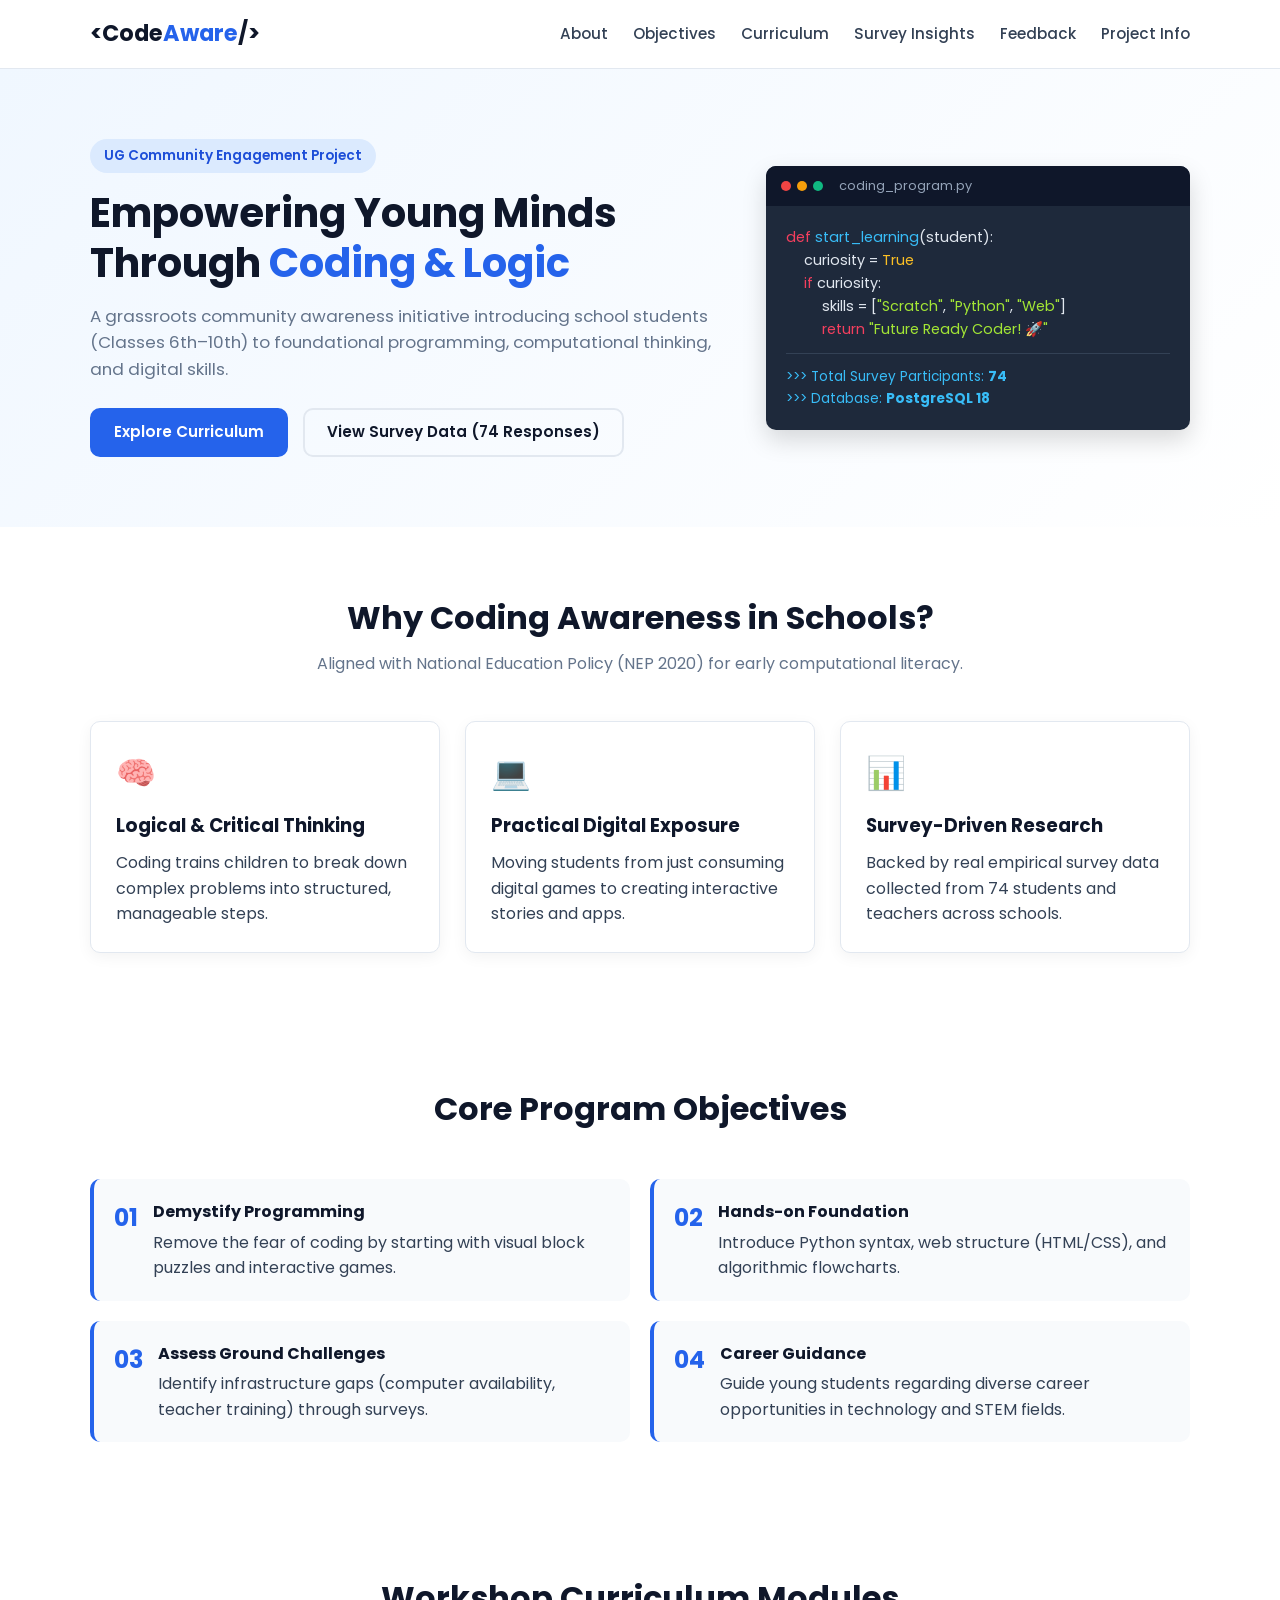
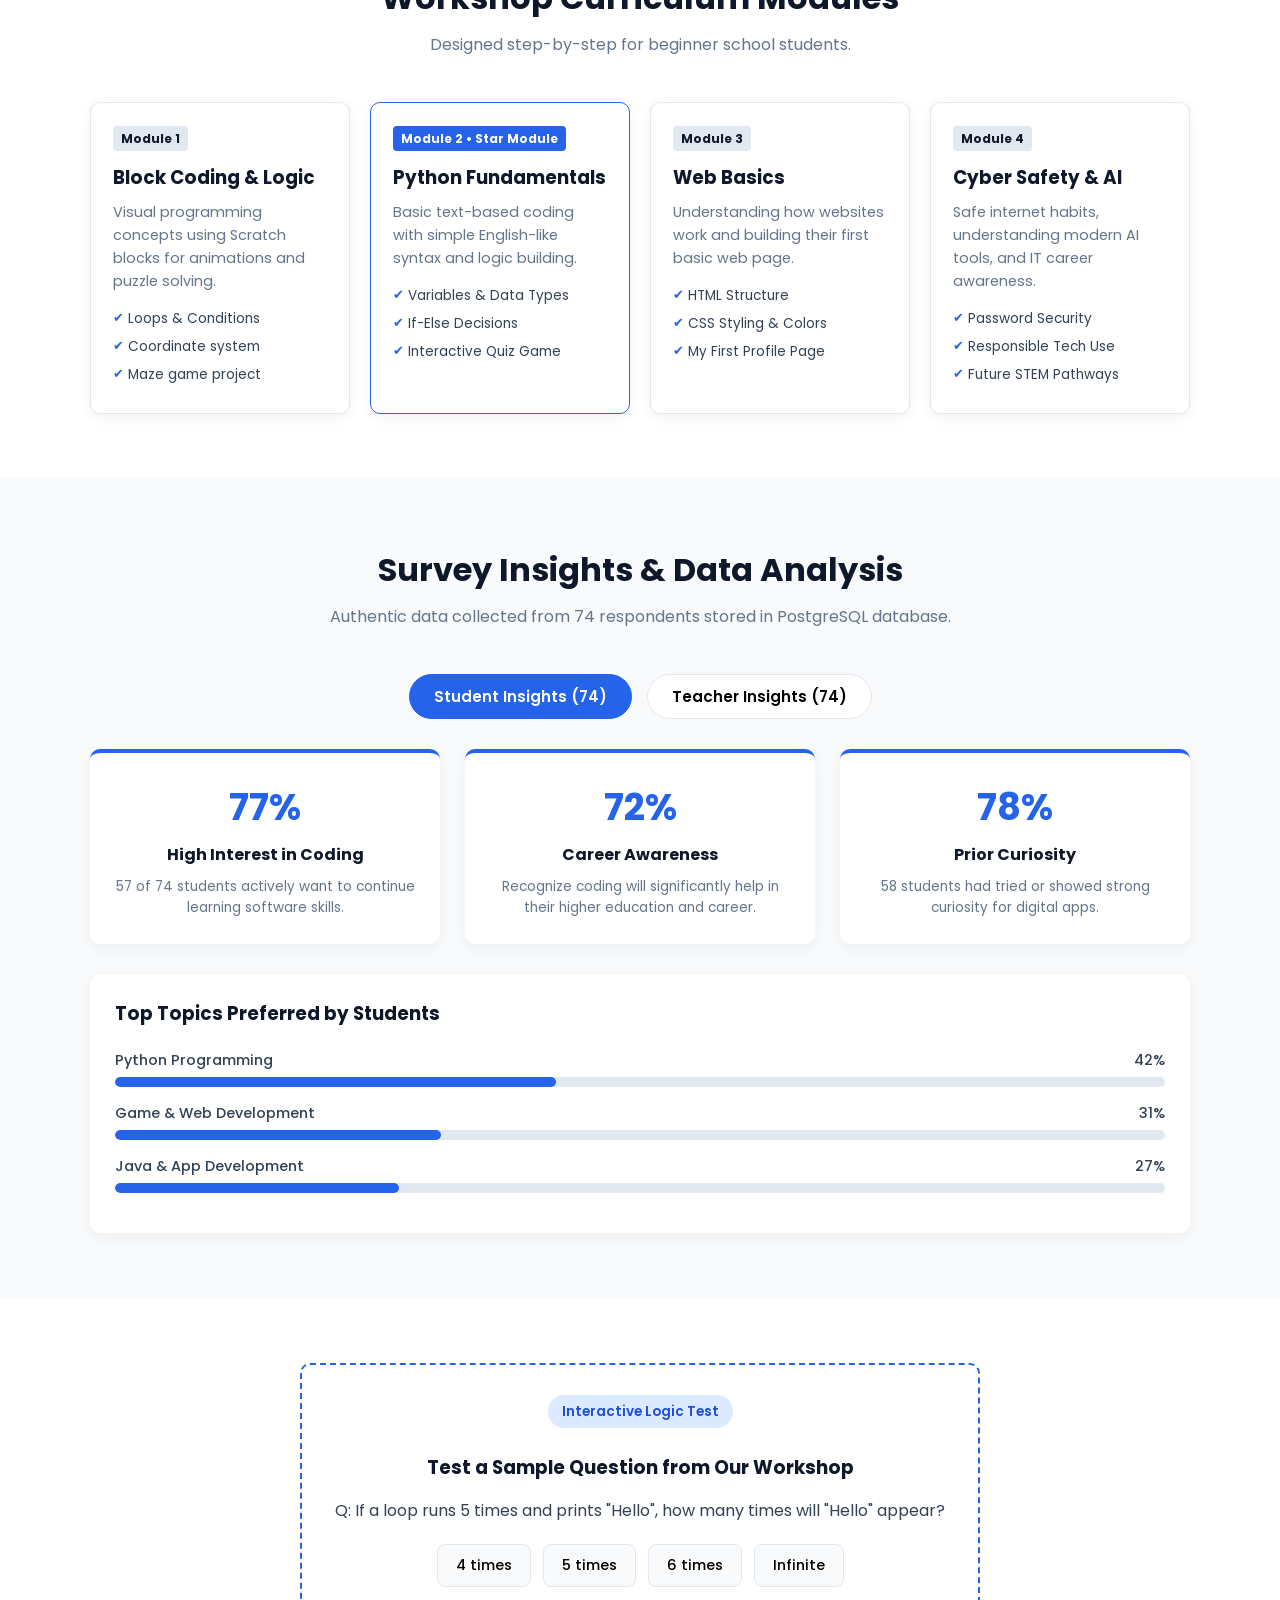
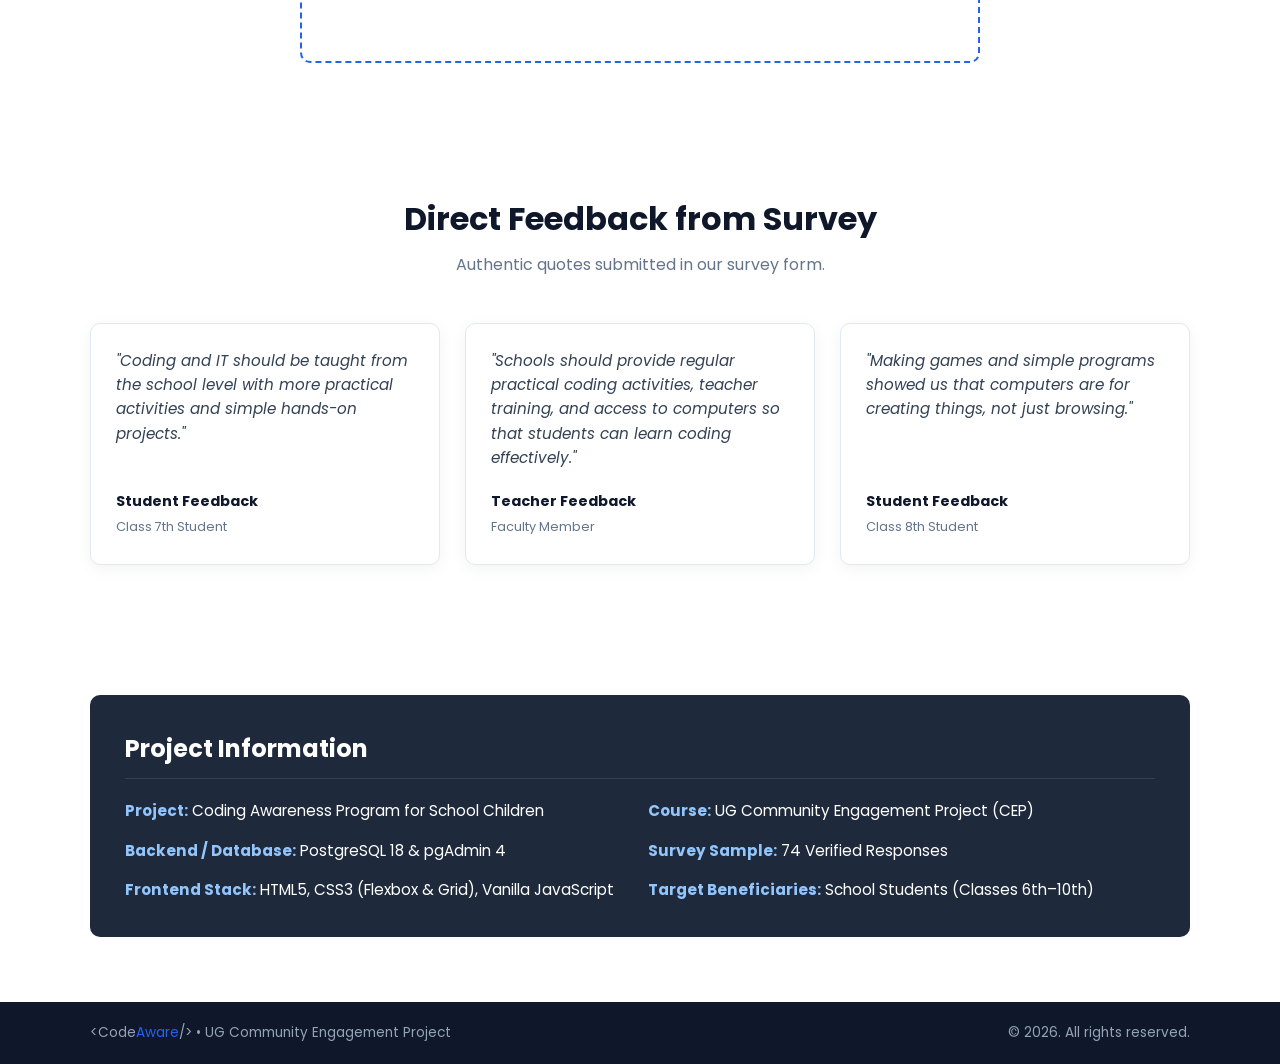
==== index.html @ e52f2149 "Initial website upload" ====
<!DOCTYPE html>
  <html lang="en">
  <head>
      <meta charset="UTF-8">
      <meta name="viewport" content="width=device-width, initial-scale=1.0">
      <title>Coding Awareness Program for School Children | UG CEP</title>
      <link rel="stylesheet" href="style.css">
      <!-- Clean Google Font -->
      <link rel="preconnect" href="https://fonts.googleapis.com">
      <link rel="preconnect" href="https://fonts.gstatic.com" crossorigin>
      <link href="https://fonts.googleapis.com/css2?family=Poppins:wght@300;400;500;600;700&display=swap" rel="stylesheet">
  </head>
  <body>

      <!-- ================= NAVBAR ================= -->
      <header class="navbar">
          <div class="container nav-content">
              <a href="#" class="logo">&lt;Code<span>Aware</span>/&gt;</a>
              <nav>
                  <ul class="nav-links">
                      <li><a href="#about">About</a></li>
                      <li><a href="#objectives">Objectives</a></li>
                      <li><a href="#curriculum">Curriculum</a></li>
                      <li><a href="#survey">Survey Insights</a></li>
                      <li><a href="#feedback">Feedback</a></li>
                      <li><a href="#project-info">Project Info</a></li>
                  </ul>
              </nav>
          </div>
      </header>

      <!-- ================= HERO SECTION ================= -->
      <section class="hero" id="hero">
          <div class="container hero-grid">
              <div class="hero-text">
                  <span class="badge">UG Community Engagement Project</span>
                  <h1>Empowering Young Minds Through <span>Coding & Logic</span></h1>
                  <p>
                      A grassroots community awareness initiative introducing school students (Classes 6th–10th) to foundational programming, computational thinking,
  and digital skills.
                  </p>
                  <div class="hero-btns">
                      <a href="#curriculum" class="btn btn-primary">Explore Curriculum</a>
                      <a href="#survey" class="btn btn-outline">View Survey Data (74 Responses)</a>
                  </div>
              </div>
              <div class="hero-card">
                  <div class="terminal-box">
                      <div class="terminal-header">
                          <span class="dot red"></span>
                          <span class="dot yellow"></span>
                          <span class="dot green"></span>
                          <span class="file-name">coding_program.py</span>
                      </div>
                      <div class="terminal-body">
                          <p><span class="keyword">def</span> <span class="func">start_learning</span>(student):</p>
                          <p class="indent-1">curiosity = <span class="val">True</span></p>
                          <p class="indent-1"><span class="keyword">if</span> curiosity:</p>
                          <p class="indent-2">skills = [<span class="str">"Scratch"</span>, <span class="str">"Python"</span>, <span class="str">"Web"</span>]</p>
                          <p class="indent-2"><span class="keyword">return</span> <span class="str">"Future Ready Coder! 🚀"</span></p>
                          <hr>
                          <p class="output-text">&gt;&gt;&gt; Total Survey Participants: <strong>74</strong></p>
                          <p class="output-text">&gt;&gt;&gt; Database: <strong>PostgreSQL 18</strong></p>
                      </div>
                  </div>
              </div>
          </div>
      </section>

      <!-- ================= ABOUT SECTION ================= -->
      <section class="about" id="about">
          <div class="container">
              <div class="section-title">
                  <h2>Why Coding Awareness in Schools?</h2>
                  <p>Aligned with National Education Policy (NEP 2020) for early computational literacy.</p>
              </div>
              <div class="grid-3">
                  <div class="card">
                      <div class="card-icon">🧠</div>
                      <h3>Logical &amp; Critical Thinking</h3>
                      <p>Coding trains children to break down complex problems into structured, manageable steps.</p>
                  </div>
                  <div class="card">
                      <div class="card-icon">💻</div>
                      <h3>Practical Digital Exposure</h3>
                      <p>Moving students from just consuming digital games to creating interactive stories and apps.</p>
                  </div>
                  <div class="card">
                      <div class="card-icon">📊</div>
                      <h3>Survey-Driven Research</h3>
                      <p>Backed by real empirical survey data collected from 74 students and teachers across schools.</p>
                  </div>
              </div>
          </div>
      </section>

      <!-- ================= OBJECTIVES ================= -->
      <section class="objectives" id="objectives">
          <div class="container">
              <div class="section-title">
                  <h2>Core Program Objectives</h2>
              </div>
              <div class="obj-grid">
                  <div class="obj-card">
                      <div class="obj-no">01</div>
                      <div>
                          <h4>Demystify Programming</h4>
                          <p>Remove the fear of coding by starting with visual block puzzles and interactive games.</p>
                      </div>
                  </div>
                  <div class="obj-card">
                      <div class="obj-no">02</div>
                      <div>
                          <h4>Hands-on Foundation</h4>
                          <p>Introduce Python syntax, web structure (HTML/CSS), and algorithmic flowcharts.</p>
                      </div>
                  </div>
                  <div class="obj-card">
                      <div class="obj-no">03</div>
                      <div>
                          <h4>Assess Ground Challenges</h4>
                          <p>Identify infrastructure gaps (computer availability, teacher training) through surveys.</p>
                      </div>
                  </div>
                  <div class="obj-card">
                      <div class="obj-no">04</div>
                      <div>
                          <h4>Career Guidance</h4>
                          <p>Guide young students regarding diverse career opportunities in technology and STEM fields.</p>
                      </div>
                  </div>
              </div>
          </div>
      </section>

      <!-- ================= CURRICULUM ================= -->
      <section class="curriculum" id="curriculum">
          <div class="container">
              <div class="section-title">
                  <h2>Workshop Curriculum Modules</h2>
                  <p>Designed step-by-step for beginner school students.</p>
              </div>
              <div class="grid-4">
                  <div class="curr-box">
                      <span class="module-tag">Module 1</span>
                      <h3>Block Coding &amp; Logic</h3>
                      <p>Visual programming concepts using Scratch blocks for animations and puzzle solving.</p>
                      <ul>
                          <li>Loops &amp; Conditions</li>
                          <li>Coordinate system</li>
                          <li>Maze game project</li>
                      </ul>
                  </div>
                  <div class="curr-box popular">
                      <span class="module-tag badge-pop">Module 2 • Star Module</span>
                      <h3>Python Fundamentals</h3>
                      <p>Basic text-based coding with simple English-like syntax and logic building.</p>
                      <ul>
                          <li>Variables &amp; Data Types</li>
                          <li>If-Else Decisions</li>
                          <li>Interactive Quiz Game</li>
                      </ul>
                  </div>
                  <div class="curr-box">
                      <span class="module-tag">Module 3</span>
                      <h3>Web Basics</h3>
                      <p>Understanding how websites work and building their first basic web page.</p>
                      <ul>
                          <li>HTML Structure</li>
                          <li>CSS Styling &amp; Colors</li>
                          <li>My First Profile Page</li>
                      </ul>
                  </div>
                  <div class="curr-box">
                      <span class="module-tag">Module 4</span>
                      <h3>Cyber Safety &amp; AI</h3>
                      <p>Safe internet habits, understanding modern AI tools, and IT career awareness.</p>
                      <ul>
                          <li>Password Security</li>
                          <li>Responsible Tech Use</li>
                          <li>Future STEM Pathways</li>
                      </ul>
                  </div>
              </div>
          </div>
      </section>

      <!-- ================= SURVEY DATA & STATS ================= -->
      <section class="survey" id="survey">
          <div class="container">
              <div class="section-title">
                  <h2>Survey Insights &amp; Data Analysis</h2>
                  <p>Authentic data collected from 74 respondents stored in PostgreSQL database.</p>
              </div>

              <div class="tab-buttons">
                  <button class="tab-btn active" id="btnStudents" onclick="showSurveyTab('students')">Student Insights (74)</button>
                  <button class="tab-btn" id="btnTeachers" onclick="showSurveyTab('teachers')">Teacher Insights (74)</button>
              </div>

              <!-- Student Insights Panel -->
              <div id="studentsPanel" class="tab-panel active">
                  <div class="grid-3 stats-row">
                      <div class="stat-card">
                          <div class="stat-number">77%</div>
                          <h4>High Interest in Coding</h4>
                          <p>57 of 74 students actively want to continue learning software skills.</p>
                      </div>
                      <div class="stat-card">
                          <div class="stat-number">72%</div>
                          <h4>Career Awareness</h4>
                          <p>Recognize coding will significantly help in their higher education and career.</p>
                      </div>
                      <div class="stat-card">
                          <div class="stat-number">78%</div>
                          <h4>Prior Curiosity</h4>
                          <p>58 students had tried or showed strong curiosity for digital apps.</p>
                      </div>
                  </div>

                  <div class="progress-section">
                      <h3>Top Topics Preferred by Students</h3>
                      <div class="bar-group">
                          <div class="bar-label"><span>Python Programming</span><span>42%</span></div>
                          <div class="bar-bg"><div class="bar-fill" style="width: 42%;"></div></div>
                      </div>
                      <div class="bar-group">
                          <div class="bar-label"><span>Game &amp; Web Development</span><span>31%</span></div>
                          <div class="bar-bg"><div class="bar-fill" style="width: 31%;"></div></div>
                      </div>
                      <div class="bar-group">
                          <div class="bar-label"><span>Java &amp; App Development</span><span>27%</span></div>
                          <div class="bar-bg"><div class="bar-fill" style="width: 27%;"></div></div>
                      </div>
                  </div>
              </div>

              <!-- Teacher Insights Panel -->
              <div id="teachersPanel" class="tab-panel">
                  <div class="grid-3 stats-row">
                      <div class="stat-card">
                          <div class="stat-number">94.6%</div>
                          <h4>Advocate School Coding</h4>
                          <p>70 out of 74 teachers agree coding should be introduced in school curriculum.</p>
                      </div>
                      <div class="stat-card">
                          <div class="stat-number">89.2%</div>
                          <h4>Found Program Useful</h4>
                          <p>Rated the awareness workshop as highly beneficial for student engagement.</p>
                      </div>
                      <div class="stat-card">
                          <div class="stat-number">85.1%</div>
                          <h4>Increased Interest</h4>
                          <p>Noticed a clear boost in students' curiosity towards STEM subjects.</p>
                      </div>
                  </div>

                  <div class="progress-section">
                      <h3>Key Challenges Highlighted by Teachers</h3>
                      <div class="bar-group">
                          <div class="bar-label"><span>Lack of Dedicated IT Teachers</span><span>68%</span></div>
                          <div class="bar-bg"><div class="bar-fill orange" style="width: 68%;"></div></div>
                      </div>
                      <div class="bar-group">
                          <div class="bar-label"><span>Limited Computer Lab Equipment</span><span>54%</span></div>
                          <div class="bar-bg"><div class="bar-fill orange" style="width: 54%;"></div></div>
                      </div>
                      <div class="bar-group">
                          <div class="bar-label"><span>Need for Regular Structured Workshops</span><span>45%</span></div>
                          <div class="bar-bg"><div class="bar-fill orange" style="width: 45%;"></div></div>
                      </div>
                  </div>
              </div>
          </div>
      </section>

      <!-- ================= INTERACTIVE MINI QUIZ ================= -->
      <section class="quiz-section">
          <div class="container">
              <div class="quiz-box">
                  <span class="badge">Interactive Logic Test</span>
                  <h3>Test a Sample Question from Our Workshop</h3>
                  <p id="quizQuestion">Q: If a loop runs 5 times and prints "Hello", how many times will "Hello" appear?</p>
                  <div class="quiz-options">
                      <button class="quiz-btn" onclick="checkAnswer(this, false)">4 times</button>
                      <button class="quiz-btn" onclick="checkAnswer(this, true)">5 times</button>
                      <button class="quiz-btn" onclick="checkAnswer(this, false)">6 times</button>
                      <button class="quiz-btn" onclick="checkAnswer(this, false)">Infinite</button>
                  </div>
                  <div id="quizResult" class="quiz-result"></div>
              </div>
          </div>
      </section>

      <!-- ================= FEEDBACK / QUOTES ================= -->
      <section class="feedback" id="feedback">
          <div class="container">
              <div class="section-title">
                  <h2>Direct Feedback from Survey</h2>
                  <p>Authentic quotes submitted in our survey form.</p>
              </div>
              <div class="grid-3">
                  <div class="quote-card">
                      <p class="quote-text">"Coding and IT should be taught from the school level with more practical activities and simple hands-on projects."</p>
                      <div class="quote-author">
                          <strong>Student Feedback</strong>
                          <span>Class 7th Student</span>
                      </div>
                  </div>
                  <div class="quote-card">
                      <p class="quote-text">"Schools should provide regular practical coding activities, teacher training, and access to computers so that students can
  learn coding effectively."</p>
                      <div class="quote-author">
                          <strong>Teacher Feedback</strong>
                          <span>Faculty Member</span>
                      </div>
                  </div>
                  <div class="quote-card">
                      <p class="quote-text">"Making games and simple programs showed us that computers are for creating things, not just browsing."</p>
                      <div class="quote-author">
                          <strong>Student Feedback</strong>
                          <span>Class 8th Student</span>
                      </div>
                  </div>
              </div>
          </div>
      </section>

      <!-- ================= PROJECT INFO / TEAM ================= -->
      <section class="project-info" id="project-info">
          <div class="container">
              <div class="info-box">
                  <h2>Project Information</h2>
                  <div class="info-grid">
                      <div><strong>Project:</strong> Coding Awareness Program for School Children</div>
                      <div><strong>Course:</strong> UG Community Engagement Project (CEP)</div>
                      <div><strong>Backend / Database:</strong> PostgreSQL 18 &amp; pgAdmin 4</div>
                      <div><strong>Survey Sample:</strong> 74 Verified Responses</div>
                      <div><strong>Frontend Stack:</strong> HTML5, CSS3 (Flexbox &amp; Grid), Vanilla JavaScript</div>
                      <div><strong>Target Beneficiaries:</strong> School Students (Classes 6th–10th)</div>
                  </div>
              </div>
          </div>
      </section>

      <!-- ================= FOOTER ================= -->
      <footer class="footer">
          <div class="container footer-content">
              <p>&lt;Code<span>Aware</span>/&gt; • UG Community Engagement Project</p>
              <p>&copy; 2026. All rights reserved.</p>
          </div>
      </footer>

      <script src="script.js"></script>
  </body>
  </html>
---- style.css ----
/* ================= GLOBAL RESETS & VARIABLES ================= */
  :root {
      --primary: #2563eb;
      --primary-dark: #1d4ed8;
      --secondary: #0f172a;
      --accent: #f59e0b;
      --bg-light: #f8fafc;
      --white: #ffffff;
      --text-dark: #334155;
      --text-muted: #64748b;
      --border: #e2e8f0;
      --radius: 10px;
      --shadow: 0 4px 15px rgba(0, 0, 0, 0.05);
  }

  * {
      margin: 0;
      padding: 0;
      box-sizing: border-box;
      font-family: 'Poppins', sans-serif;
  }

  html {
      scroll-behavior: smooth;
  }

  body {
      background-color: var(--white);
      color: var(--text-dark);
      line-height: 1.6;
  }

  .container {
      max-width: 1140px;
      margin: 0 auto;
      padding: 0 20px;
  }

  /* ================= NAVBAR ================= */
  .navbar {
      background-color: var(--white);
      border-bottom: 1px solid var(--border);
      position: sticky;
      top: 0;
      z-index: 100;
      padding: 16px 0;
  }

  .nav-content {
      display: flex;
      justify-content: space-between;
      align-items: center;
  }

  .logo {
      font-size: 1.4rem;
      font-weight: 700;
      color: var(--secondary);
      text-decoration: none;
  }

  .logo span {
      color: var(--primary);
  }

  .nav-links {
      display: flex;
      list-style: none;
      gap: 25px;
  }

  .nav-links a {
      text-decoration: none;
      color: var(--text-dark);
      font-weight: 500;
      font-size: 0.95rem;
      transition: color 0.2s;
  }

  .nav-links a:hover {
      color: var(--primary);
  }

  /* ================= HERO SECTION ================= */
  .hero {
      padding: 70px 0;
      background: linear-gradient(135deg, #f0f7ff 0%, #ffffff 100%);
  }

  .hero-grid {
      display: grid;
      grid-template-columns: 1.2fr 0.8fr;
      gap: 40px;
      align-items: center;
  }

  .badge {
      display: inline-block;
      background-color: #dbeafe;
      color: var(--primary-dark);
      font-size: 0.85rem;
      font-weight: 600;
      padding: 6px 14px;
      border-radius: 50px;
      margin-bottom: 15px;
  }

  .hero-text h1 {
      font-size: 2.5rem;
      line-height: 1.25;
      color: var(--secondary);
      margin-bottom: 15px;
  }

  .hero-text h1 span {
      color: var(--primary);
  }

  .hero-text p {
      color: var(--text-muted);
      font-size: 1.05rem;
      margin-bottom: 25px;
  }

  .hero-btns {
      display: flex;
      gap: 15px;
  }

  .btn {
      display: inline-block;
      padding: 10px 22px;
      border-radius: var(--radius);
      text-decoration: none;
      font-weight: 600;
      font-size: 0.95rem;
      transition: all 0.2s ease;
  }

  .btn-primary {
      background-color: var(--primary);
      color: var(--white);
      border: 2px solid var(--primary);
  }

  .btn-primary:hover {
      background-color: var(--primary-dark);
      border-color: var(--primary-dark);
  }

  .btn-outline {
      background-color: transparent;
      color: var(--secondary);
      border: 2px solid var(--border);
  }

  .btn-outline:hover {
      border-color: var(--primary);
      color: var(--primary);
  }

  /* Hero Terminal Preview */
  .terminal-box {
      background-color: #1e293b;
      color: #e2e8f0;
      border-radius: var(--radius);
      overflow: hidden;
      box-shadow: 0 10px 25px rgba(0,0,0,0.15);
  }

  .terminal-header {
      background-color: #0f172a;
      padding: 10px 15px;
      display: flex;
      align-items: center;
      gap: 6px;
  }

  .dot {
      width: 10px;
      height: 10px;
      border-radius: 50%;
  }
  .red { background: #ef4444; }
  .yellow { background: #f59e0b; }
  .green { background: #10b981; }

  .file-name {
      color: #94a3b8;
      font-size: 0.8rem;
      margin-left: 10px;
  }

  .terminal-body {
      padding: 20px;
      font-family: monospace;
      font-size: 0.9rem;
  }

  .terminal-body hr {
      border: 0;
      border-top: 1px solid #334155;
      margin: 12px 0;
  }

  .keyword { color: #f43f5e; }
  .func { color: #38bdf8; }
  .str { color: #a3e635; }
  .val { color: #fbbf24; }
  .indent-1 { padding-left: 18px; }
  .indent-2 { padding-left: 36px; }
  .output-text { color: #38bdf8; font-size: 0.85rem; }

  /* ================= SECTION HEADINGS ================= */
  .section-title {
      text-align: center;
      margin-bottom: 45px;
  }

  .section-title h2 {
      font-size: 2rem;
      color: var(--secondary);
      margin-bottom: 8px;
  }

  .section-title p {
      color: var(--text-muted);
  }

  /* ================= GRIDS & CARDS ================= */
  .grid-3 {
      display: grid;
      grid-template-columns: repeat(auto-fit, minmax(300px, 1fr));
      gap: 25px;
  }

  .grid-4 {
      display: grid;
      grid-template-columns: repeat(auto-fit, minmax(240px, 1fr));
      gap: 20px;
  }

  .about, .objectives, .curriculum, .survey, .feedback, .project-info, .quiz-section {
      padding: 65px 0;
  }

  .card {
      background: var(--white);
      border: 1px solid var(--border);
      border-radius: var(--radius);
      padding: 25px;
      box-shadow: var(--shadow);
  }

  .card-icon {
      font-size: 2rem;
      margin-bottom: 12px;
  }

  .card h3 {
      color: var(--secondary);
      margin-bottom: 10px;
      font-size: 1.15rem;
  }

  /* Objectives List */
  .obj-grid {
      display: grid;
      grid-template-columns: 1fr 1fr;
      gap: 20px;
  }

  .obj-card {
      display: flex;
      align-items: flex-start;
      gap: 15px;
      background: var(--bg-light);
      border-radius: var(--radius);
      padding: 20px;
      border-left: 4px solid var(--primary);
  }

  .obj-no {
      font-size: 1.5rem;
      font-weight: 700;
      color: var(--primary);
  }

  .obj-card h4 {
      color: var(--secondary);
      margin-bottom: 5px;
  }

  /* Curriculum Boxes */
  .curr-box {
      background: var(--white);
      border: 1px solid var(--border);
      border-radius: var(--radius);
      padding: 22px;
      box-shadow: var(--shadow);
      position: relative;
  }

  .curr-box.popular {
      border-color: var(--primary);
  }

  .module-tag {
      display: inline-block;
      font-size: 0.75rem;
      font-weight: 700;
      background: #e2e8f0;
      color: var(--secondary);
      padding: 3px 8px;
      border-radius: 4px;
      margin-bottom: 12px;
  }

  .badge-pop {
      background: var(--primary);
      color: var(--white);
  }

  .curr-box h3 {
      font-size: 1.15rem;
      margin-bottom: 8px;
      color: var(--secondary);
  }

  .curr-box p {
      font-size: 0.9rem;
      color: var(--text-muted);
      margin-bottom: 15px;
  }

  .curr-box ul {
      list-style: none;
      font-size: 0.85rem;
      color: var(--text-dark);
  }

  .curr-box ul li {
      margin-bottom: 6px;
      padding-left: 15px;
      position: relative;
  }

  .curr-box ul li::before {
      content: "✔";
      position: absolute;
      left: 0;
      color: var(--primary);
      font-size: 0.8rem;
  }

  /* ================= SURVEY SECTION ================= */
  .survey {
      background-color: var(--bg-light);
  }

  .tab-buttons {
      display: flex;
      justify-content: center;
      gap: 15px;
      margin-bottom: 30px;
  }

  .tab-btn {
      background: var(--white);
      border: 1px solid var(--border);
      padding: 10px 24px;
      border-radius: 30px;
      font-weight: 600;
      cursor: pointer;
      transition: all 0.2s;
      font-size: 0.95rem;
  }

  .tab-btn.active {
      background: var(--primary);
      color: var(--white);
      border-color: var(--primary);
  }

  .tab-panel {
      display: none;
  }

  .tab-panel.active {
      display: block;
  }

  .stat-card {
      background: var(--white);
      border-radius: var(--radius);
      padding: 25px;
      text-align: center;
      box-shadow: var(--shadow);
      border-top: 4px solid var(--primary);
  }

  .stat-number {
      font-size: 2.3rem;
      font-weight: 700;
      color: var(--primary);
      margin-bottom: 5px;
  }

  .stat-card h4 {
      margin-bottom: 8px;
      color: var(--secondary);
  }

  .stat-card p {
      font-size: 0.85rem;
      color: var(--text-muted);
  }

  .progress-section {
      background: var(--white);
      margin-top: 30px;
      padding: 25px;
      border-radius: var(--radius);
      box-shadow: var(--shadow);
  }

  .progress-section h3 {
      margin-bottom: 20px;
      font-size: 1.15rem;
      color: var(--secondary);
  }

  .bar-group {
      margin-bottom: 15px;
  }

  .bar-label {
      display: flex;
      justify-content: space-between;
      font-size: 0.9rem;
      font-weight: 500;
      margin-bottom: 5px;
  }

  .bar-bg {
      height: 10px;
      background: #e2e8f0;
      border-radius: 10px;
      overflow: hidden;
  }

  .bar-fill {
      height: 100%;
      background: var(--primary);
      border-radius: 10px;
  }

  .bar-fill.orange {
      background: var(--accent);
  }

  /* ================= QUIZ SECTION ================= */
  .quiz-box {
      background: var(--white);
      border: 2px dashed var(--primary);
      border-radius: var(--radius);
      padding: 30px;
      text-align: center;
      max-width: 680px;
      margin: 0 auto;
  }

  .quiz-box h3 {
      margin: 10px 0 15px 0;
      color: var(--secondary);
  }

  .quiz-options {
      display: flex;
      justify-content: center;
      flex-wrap: wrap;
      gap: 12px;
      margin: 20px 0;
  }

  .quiz-btn {
      background: var(--bg-light);
      border: 1px solid var(--border);
      padding: 10px 18px;
      border-radius: 8px;
      font-size: 0.9rem;
      font-weight: 500;
      cursor: pointer;
      transition: all 0.2s;
  }

  .quiz-btn:hover {
      background: #e2e8f0;
  }

  .quiz-result {
      font-weight: 600;
      min-height: 24px;
  }

  /* ================= FEEDBACK QUOTES ================= */
  .quote-card {
      background: var(--white);
      border: 1px solid var(--border);
      border-radius: var(--radius);
      padding: 25px;
      box-shadow: var(--shadow);
      display: flex;
      flex-direction: column;
      justify-content: space-between;
  }

  .quote-text {
      font-style: italic;
      color: var(--text-dark);
      margin-bottom: 20px;
      font-size: 0.95rem;
  }

  .quote-author strong {
      display: block;
      color: var(--secondary);
      font-size: 0.9rem;
  }

  .quote-author span {
      font-size: 0.8rem;
      color: var(--text-muted);
  }

  /* ================= PROJECT INFO BOX ================= */
  .info-box {
      background: #1e293b;
      color: var(--white);
      padding: 35px;
      border-radius: var(--radius);
  }

  .info-box h2 {
      margin-bottom: 20px;
      font-size: 1.5rem;
      border-bottom: 1px solid #334155;
      padding-bottom: 10px;
  }

  .info-grid {
      display: grid;
      grid-template-columns: 1fr 1fr;
      gap: 15px;
      font-size: 0.95rem;
  }

  .info-grid strong {
      color: #93c5fd;
  }

  /* ================= FOOTER ================= */
  .footer {
      background: var(--secondary);
      color: #94a3b8;
      padding: 20px 0;
      font-size: 0.85rem;
  }

  .footer-content {
      display: flex;
      justify-content: space-between;
      align-items: center;
  }

  .footer span {
      color: var(--primary);
  }

  /* ================= RESPONSIVE ================= */
  @media (max-width: 768px) {
      .hero-grid, .obj-grid, .info-grid {
          grid-template-columns: 1fr;
      }
      .nav-links {
          display: none; /* simple mobile view */
      }
      .hero-text h1 {
          font-size: 2rem;
      }
  }
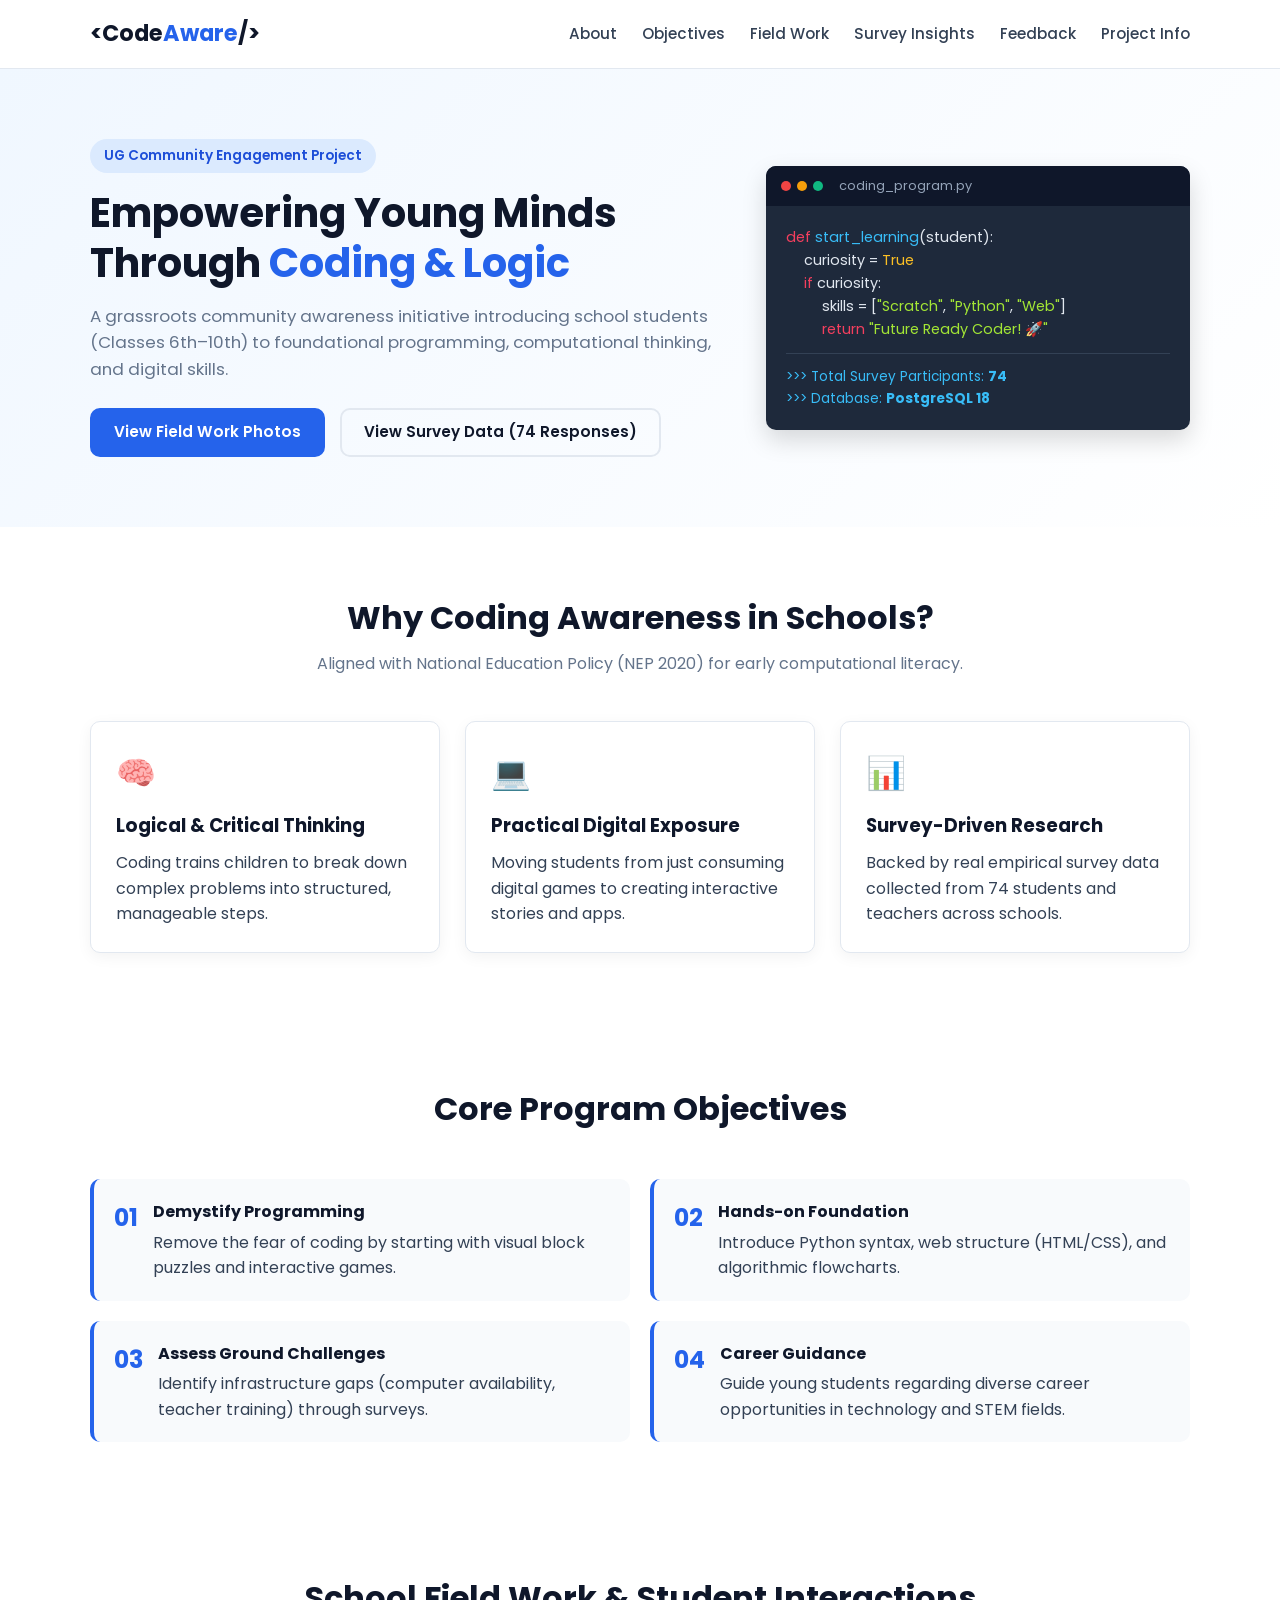
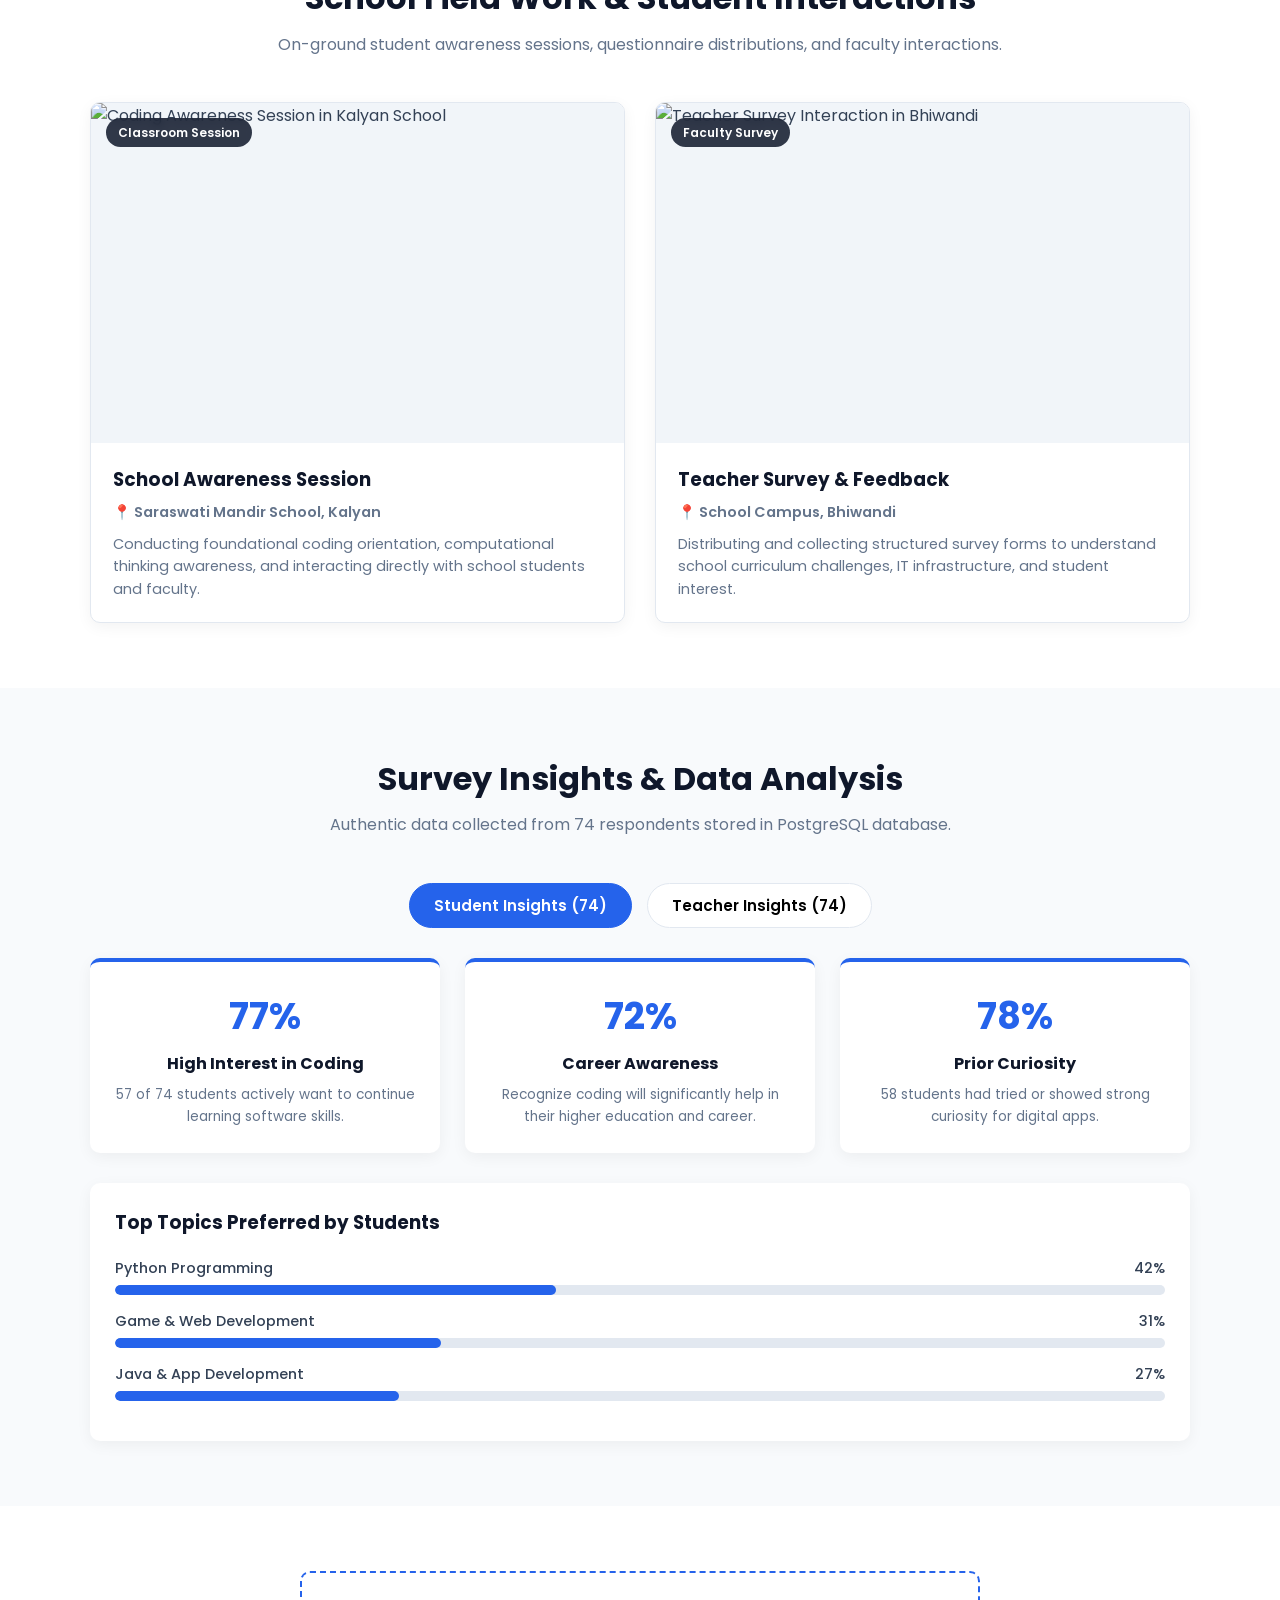
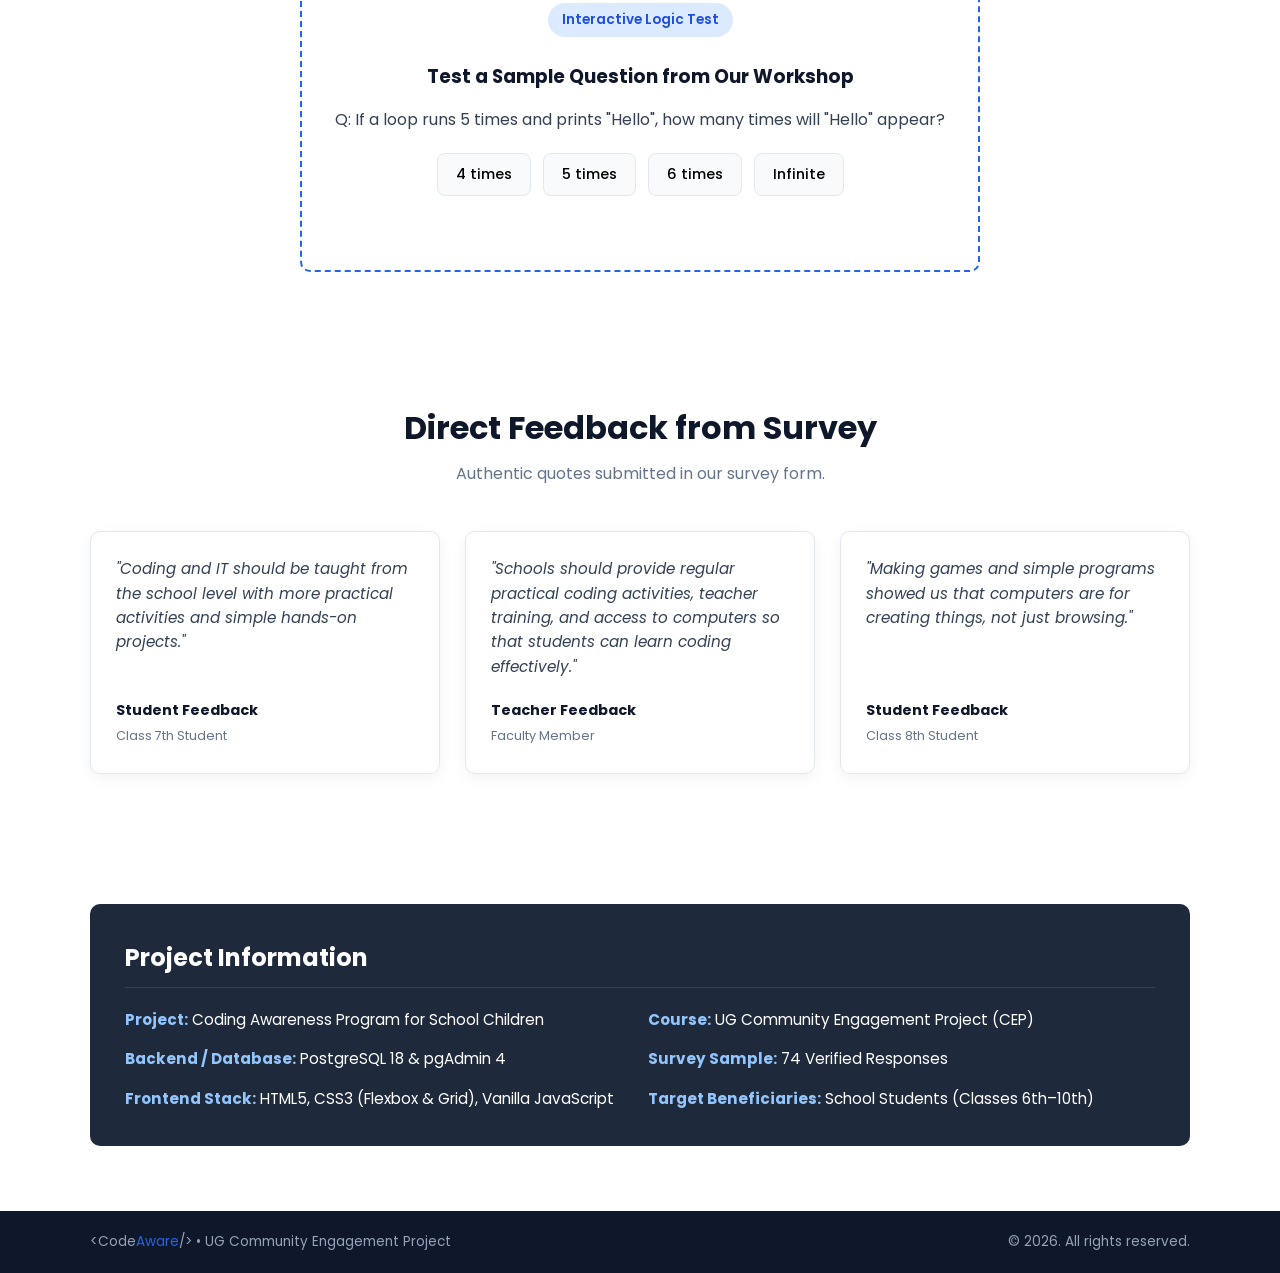
==== commit 88ecaa17: "Add files via upload" ====
--- a/index.html
+++ b/index.html
@@ -20,7 +20,7 @@
                   <ul class="nav-links">
                       <li><a href="#about">About</a></li>
                       <li><a href="#objectives">Objectives</a></li>
-                      <li><a href="#curriculum">Curriculum</a></li>
+                      <li><a href="#gallery">Field Work</a></li>
                       <li><a href="#survey">Survey Insights</a></li>
                       <li><a href="#feedback">Feedback</a></li>
                       <li><a href="#project-info">Project Info</a></li>
@@ -36,11 +36,10 @@
                   <span class="badge">UG Community Engagement Project</span>
                   <h1>Empowering Young Minds Through <span>Coding & Logic</span></h1>
                   <p>
-                      A grassroots community awareness initiative introducing school students (Classes 6th–10th) to foundational programming, computational thinking,
-  and digital skills.
+                      A grassroots community awareness initiative introducing school students (Classes 6th–10th) to foundational programming, computational thinking, and digital skills.
                   </p>
                   <div class="hero-btns">
-                      <a href="#curriculum" class="btn btn-primary">Explore Curriculum</a>
+                      <a href="#gallery" class="btn btn-primary">View Field Work Photos</a>
                       <a href="#survey" class="btn btn-outline">View Survey Data (74 Responses)</a>
                   </div>
               </div>
@@ -133,54 +132,39 @@
           </div>
       </section>
 
-      <!-- ================= CURRICULUM ================= -->
-      <section class="curriculum" id="curriculum">
-          <div class="container">
-              <div class="section-title">
-                  <h2>Workshop Curriculum Modules</h2>
-                  <p>Designed step-by-step for beginner school students.</p>
-              </div>
-              <div class="grid-4">
-                  <div class="curr-box">
-                      <span class="module-tag">Module 1</span>
-                      <h3>Block Coding &amp; Logic</h3>
-                      <p>Visual programming concepts using Scratch blocks for animations and puzzle solving.</p>
-                      <ul>
-                          <li>Loops &amp; Conditions</li>
-                          <li>Coordinate system</li>
-                          <li>Maze game project</li>
-                      </ul>
-                  </div>
-                  <div class="curr-box popular">
-                      <span class="module-tag badge-pop">Module 2 • Star Module</span>
-                      <h3>Python Fundamentals</h3>
-                      <p>Basic text-based coding with simple English-like syntax and logic building.</p>
-                      <ul>
-                          <li>Variables &amp; Data Types</li>
-                          <li>If-Else Decisions</li>
-                          <li>Interactive Quiz Game</li>
-                      </ul>
-                  </div>
-                  <div class="curr-box">
-                      <span class="module-tag">Module 3</span>
-                      <h3>Web Basics</h3>
-                      <p>Understanding how websites work and building their first basic web page.</p>
-                      <ul>
-                          <li>HTML Structure</li>
-                          <li>CSS Styling &amp; Colors</li>
-                          <li>My First Profile Page</li>
-                      </ul>
-                  </div>
-                  <div class="curr-box">
-                      <span class="module-tag">Module 4</span>
-                      <h3>Cyber Safety &amp; AI</h3>
-                      <p>Safe internet habits, understanding modern AI tools, and IT career awareness.</p>
-                      <ul>
-                          <li>Password Security</li>
-                          <li>Responsible Tech Use</li>
-                          <li>Future STEM Pathways</li>
-                      </ul>
-                  </div>
+      <!-- ================= FIELD WORK & GALLERY ================= -->
+      <section class="gallery-section" id="gallery">
+          <div class="container">
+              <div class="section-title">
+                  <h2>School Field Work &amp; Student Interactions</h2>
+                  <p>On-ground student awareness sessions, questionnaire distributions, and faculty interactions.</p>
+              </div>
+              <div class="gallery-grid">
+                  <div class="gallery-card">
+                      <div class="gallery-img-wrap">
+                          <img src="images/school_session_kalyan.jpg" alt="Coding Awareness Session in Kalyan School">
+                          <span class="gallery-badge">Classroom Session</span>
+                      </div>
+                      <div class="gallery-body">
+                          <h3>School Awareness Session</h3>
+                          <p class="gallery-location">📍 Saraswati Mandir School, Kalyan</p>
+                          <p>Conducting foundational coding orientation, computational thinking awareness, and interacting directly with school students and faculty.</p>
+                      </div>
+                  </div>
+
+                  <div class="gallery-card">
+                      <div class="gallery-img-wrap">
+                          <img src="images/teacher_survey_bhiwandi_1.jpg" alt="Teacher Survey Interaction in Bhiwandi">
+                          <span class="gallery-badge">Faculty Survey</span>
+                      </div>
+                      <div class="gallery-body">
+                          <h3>Teacher Survey &amp; Feedback</h3>
+                          <p class="gallery-location">📍 School Campus, Bhiwandi</p>
+                          <p>Distributing and collecting structured survey forms to understand school curriculum challenges, IT infrastructure, and student interest.</p>
+                      </div>
+                  </div>
+
+            
               </div>
           </div>
       </section>
--- a/style.css
+++ b/style.css
@@ -240,7 +240,7 @@
       gap: 20px;
   }
 
-  .about, .objectives, .curriculum, .survey, .feedback, .project-info, .quiz-section {
+  .about, .objectives, .gallery-section, .survey, .feedback, .project-info, .quiz-section {
       padding: 65px 0;
   }
 
@@ -291,66 +291,87 @@
       margin-bottom: 5px;
   }
 
-  /* Curriculum Boxes */
-  .curr-box {
+  /* ================= GALLERY & FIELD WORK ================= */
+  .gallery-grid {
+      display: grid;
+      grid-template-columns: repeat(auto-fit, minmax(320px, 1fr));
+      gap: 30px;
+  }
+
+  .gallery-card {
       background: var(--white);
       border: 1px solid var(--border);
       border-radius: var(--radius);
+      overflow: hidden;
+      box-shadow: var(--shadow);
+      transition: transform 0.3s ease, box-shadow 0.3s ease;
+      display: flex;
+      flex-direction: column;
+  }
+
+  .gallery-card:hover {
+      transform: translateY(-6px);
+      box-shadow: 0 12px 28px rgba(0, 0, 0, 0.1);
+  }
+
+  .gallery-img-wrap {
+      width: 100%;
+      height: 340px;
+      position: relative;
+      overflow: hidden;
+      background-color: #f1f5f9;
+  }
+
+  .gallery-img-wrap img {
+      width: 100%;
+      height: 100%;
+      object-fit: cover;
+      object-position: center top;
+      transition: transform 0.4s ease;
+      display: block;
+  }
+
+  .gallery-card:hover .gallery-img-wrap img {
+      transform: scale(1.03);
+  }
+
+  .gallery-badge {
+      position: absolute;
+      top: 15px;
+      left: 15px;
+      background: rgba(15, 23, 42, 0.85);
+      backdrop-filter: blur(4px);
+      color: #ffffff;
+      font-size: 0.75rem;
+      font-weight: 600;
+      padding: 5px 12px;
+      border-radius: 50px;
+  }
+
+  .gallery-body {
       padding: 22px;
-      box-shadow: var(--shadow);
-      position: relative;
-  }
-
-  .curr-box.popular {
-      border-color: var(--primary);
-  }
-
-  .module-tag {
-      display: inline-block;
-      font-size: 0.75rem;
-      font-weight: 700;
-      background: #e2e8f0;
-      color: var(--secondary);
-      padding: 3px 8px;
-      border-radius: 4px;
-      margin-bottom: 12px;
-  }
-
-  .badge-pop {
-      background: var(--primary);
-      color: var(--white);
-  }
-
-  .curr-box h3 {
+      flex-grow: 1;
+      display: flex;
+      flex-direction: column;
+  }
+
+  .gallery-body h3 {
       font-size: 1.15rem;
-      margin-bottom: 8px;
-      color: var(--secondary);
-  }
-
-  .curr-box p {
+      color: var(--secondary);
+      margin-bottom: 6px;
+  }
+
+  .gallery-location {
+      font-size: 0.82rem;
+      font-weight: 600;
+      color: var(--primary);
+      margin-bottom: 10px;
+  }
+
+  .gallery-body p {
       font-size: 0.9rem;
       color: var(--text-muted);
-      margin-bottom: 15px;
-  }
-
-  .curr-box ul {
-      list-style: none;
-      font-size: 0.85rem;
-      color: var(--text-dark);
-  }
-
-  .curr-box ul li {
-      margin-bottom: 6px;
-      padding-left: 15px;
-      position: relative;
-  }
-
-  .curr-box ul li::before {
-      content: "✔";
-      position: absolute;
-      left: 0;
-      color: var(--primary);
-      font-size: 0.8rem;
+      line-height: 1.55;
   }
 
   /* ================= SURVEY SECTION ================= */
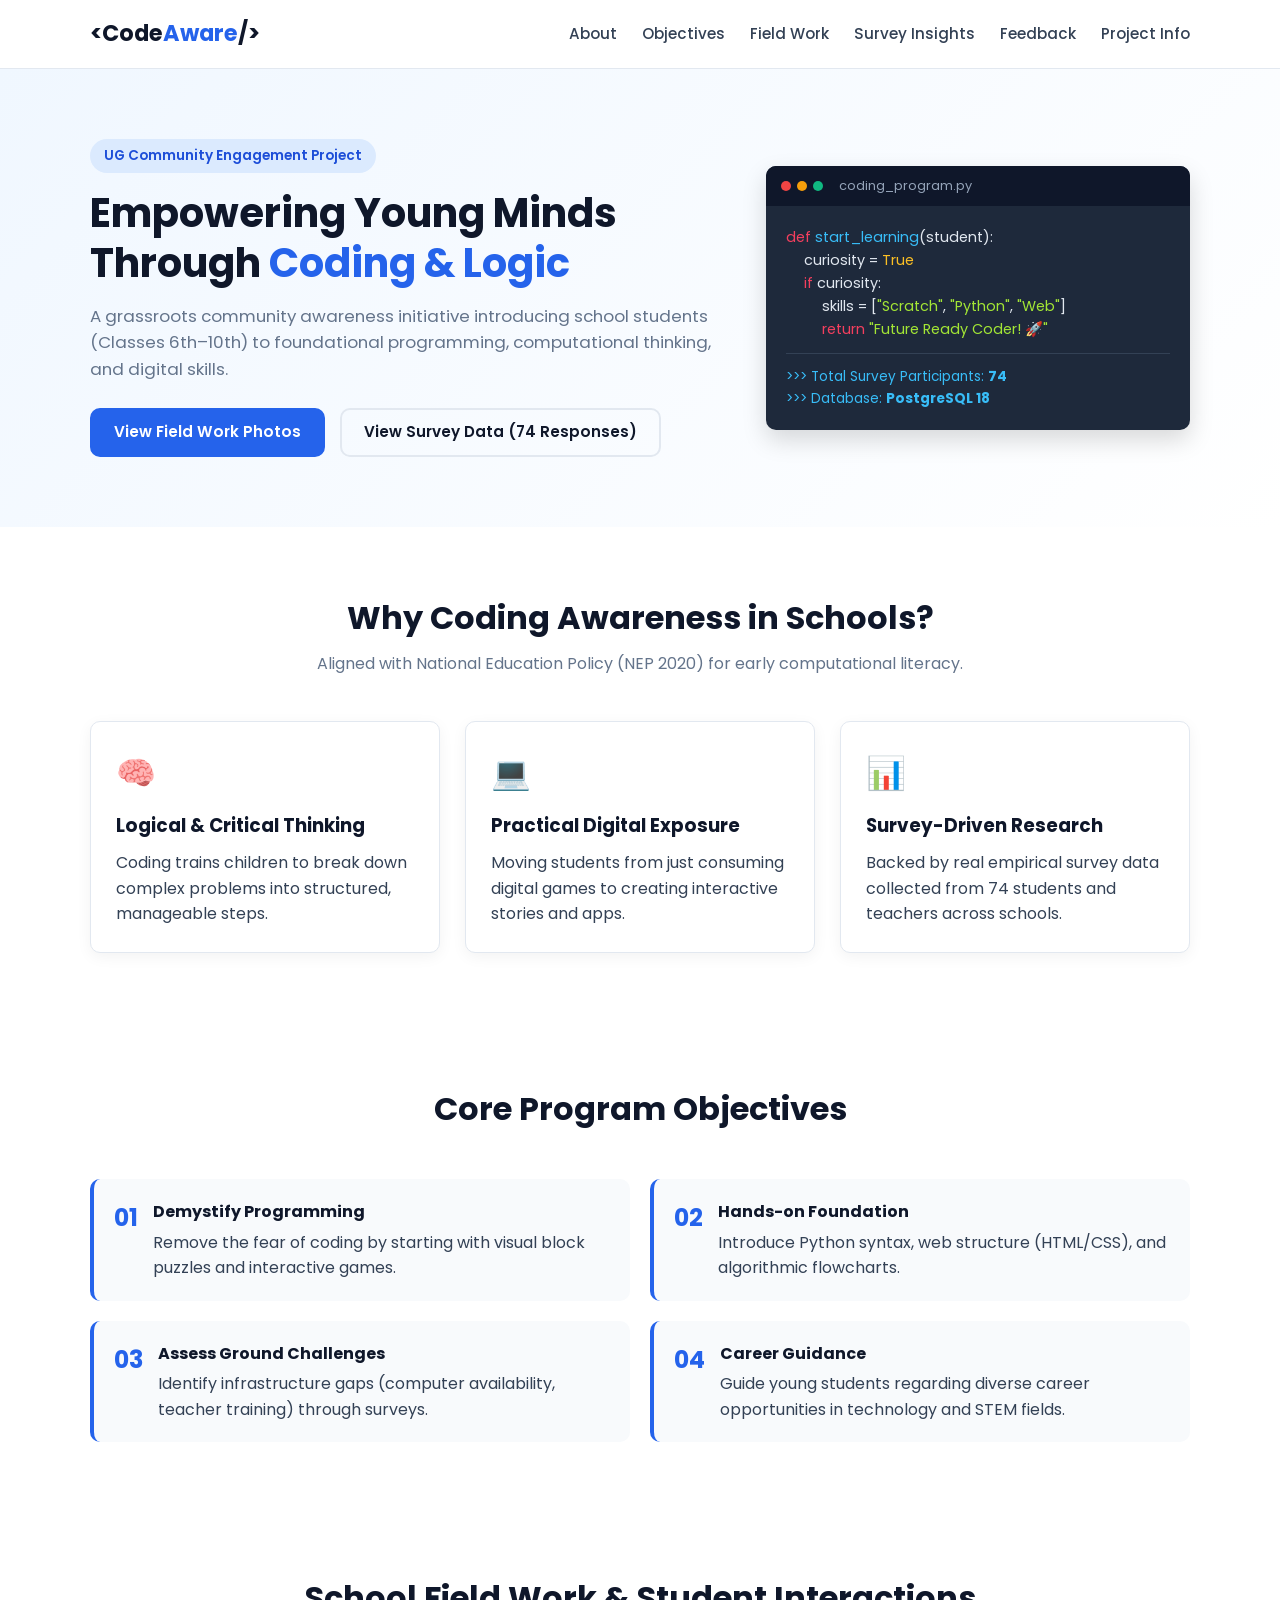
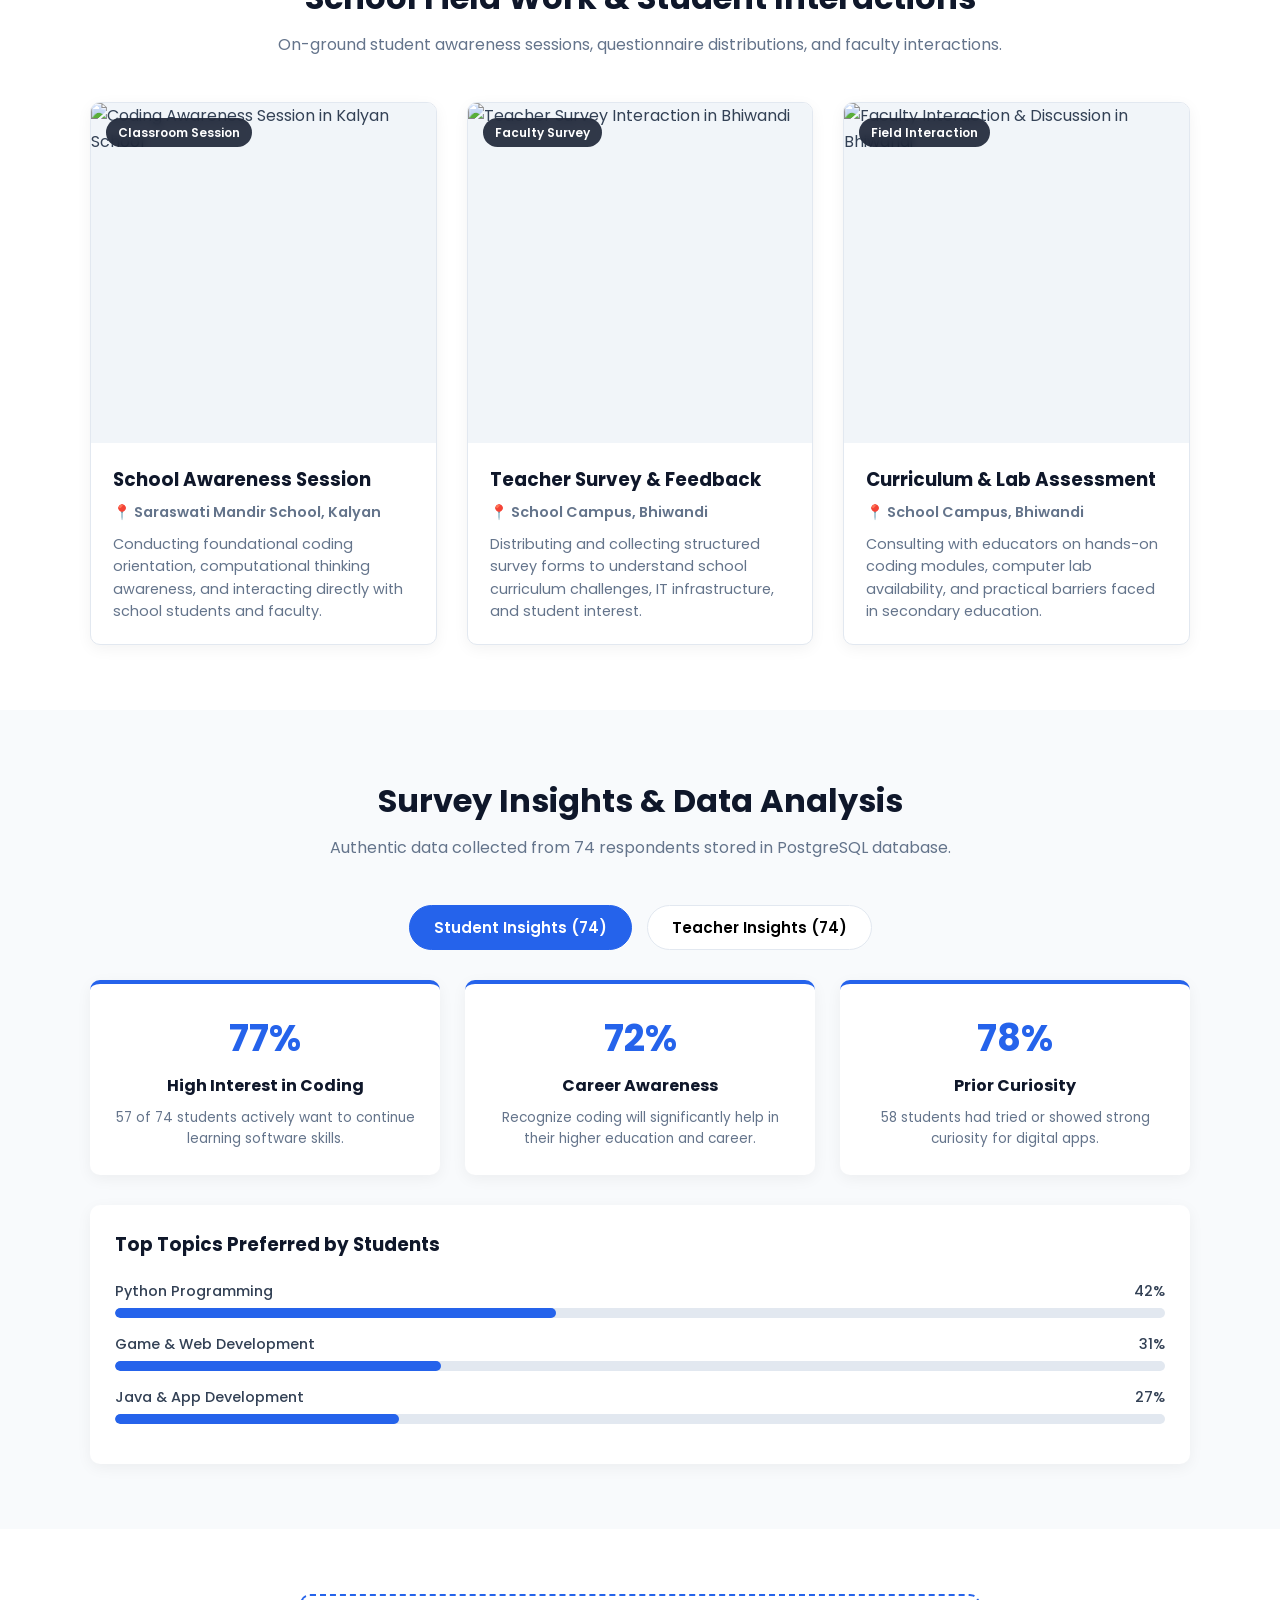
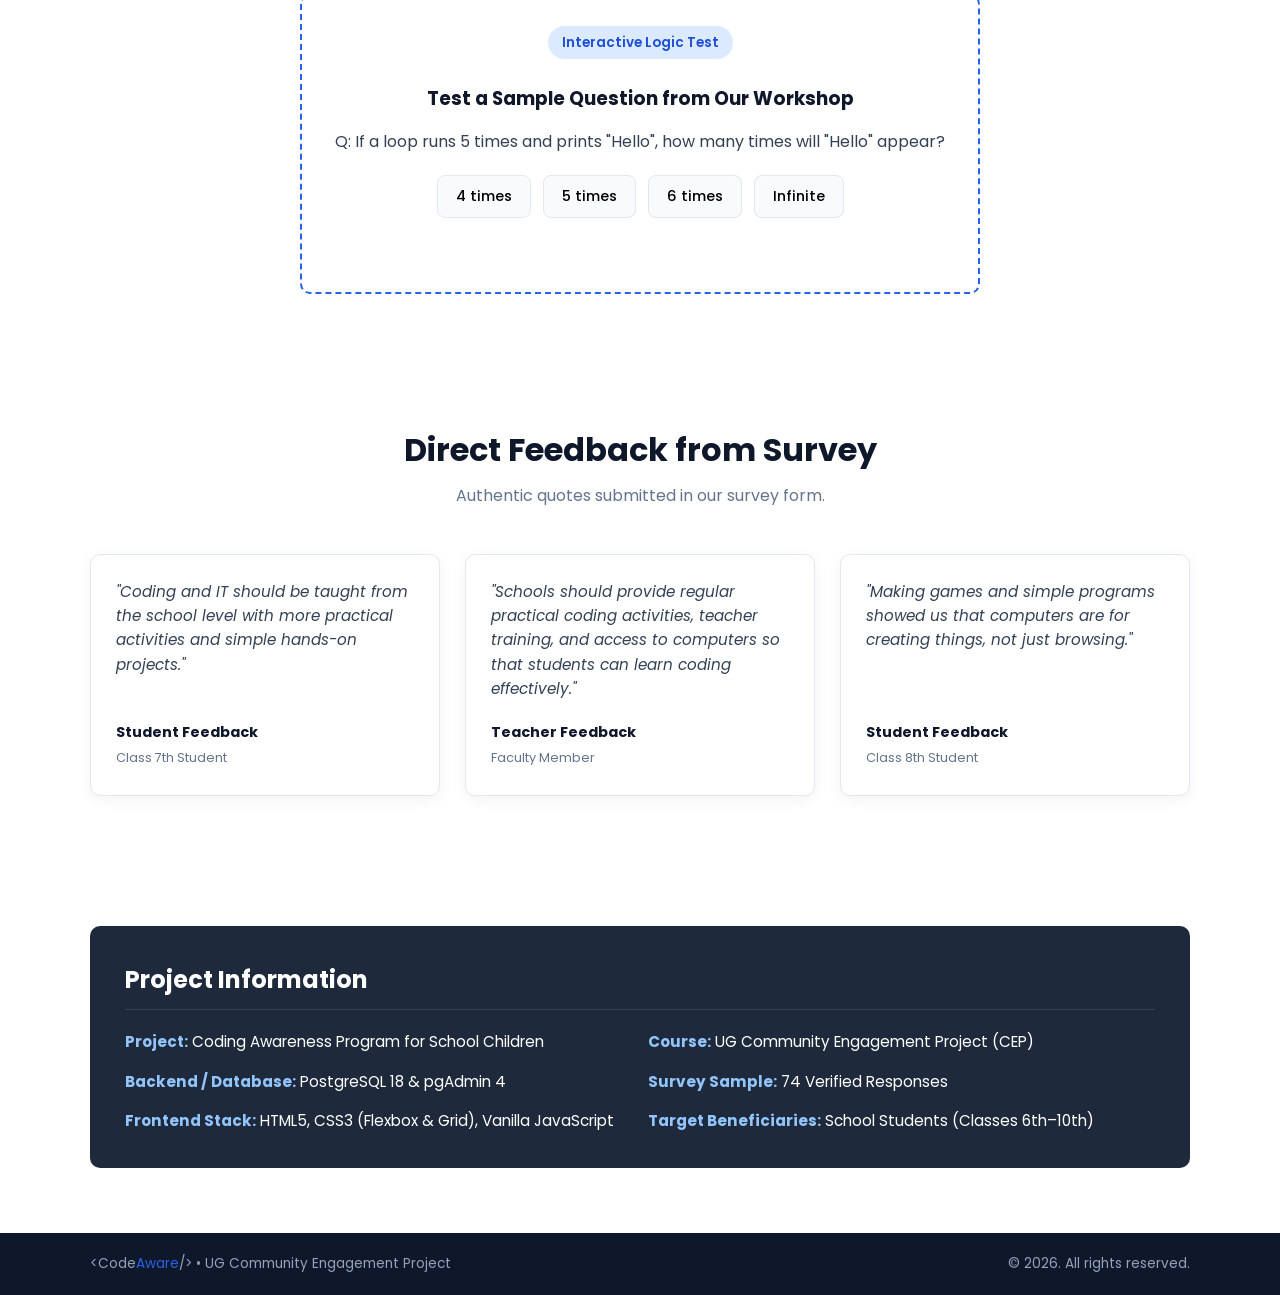
==== commit 8e57c78f: "Add files via upload" ====
--- a/index.html
+++ b/index.html
@@ -164,7 +164,17 @@
                       </div>
                   </div>
 
-            
+                  <div class="gallery-card">
+                      <div class="gallery-img-wrap">
+                          <img src="images/teacher_survey_bhiwandi_2.jpg" alt="Faculty Interaction & Discussion in Bhiwandi">
+                          <span class="gallery-badge">Field Interaction</span>
+                      </div>
+                      <div class="gallery-body">
+                          <h3>Curriculum &amp; Lab Assessment</h3>
+                          <p class="gallery-location">📍 School Campus, Bhiwandi</p>
+                          <p>Consulting with educators on hands-on coding modules, computer lab availability, and practical barriers faced in secondary education.</p>
+                      </div>
+                  </div>
               </div>
           </div>
       </section>
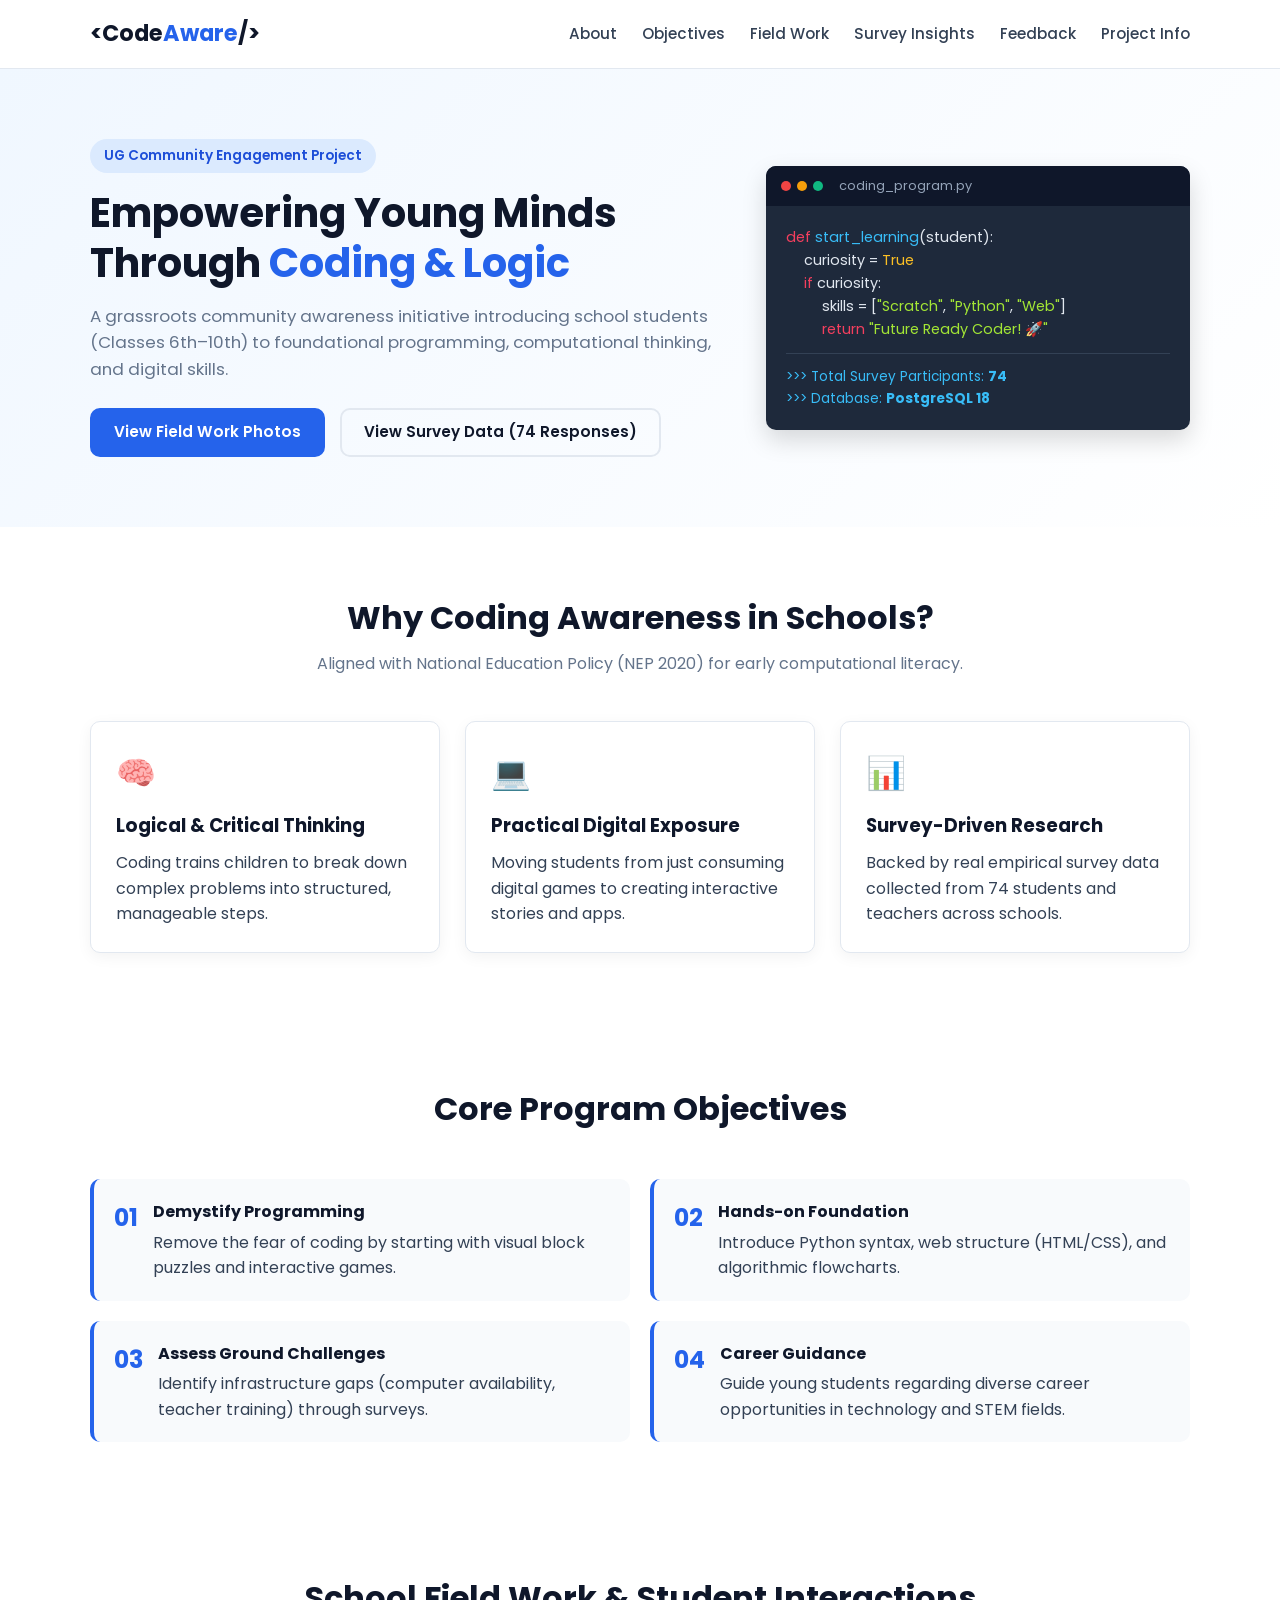
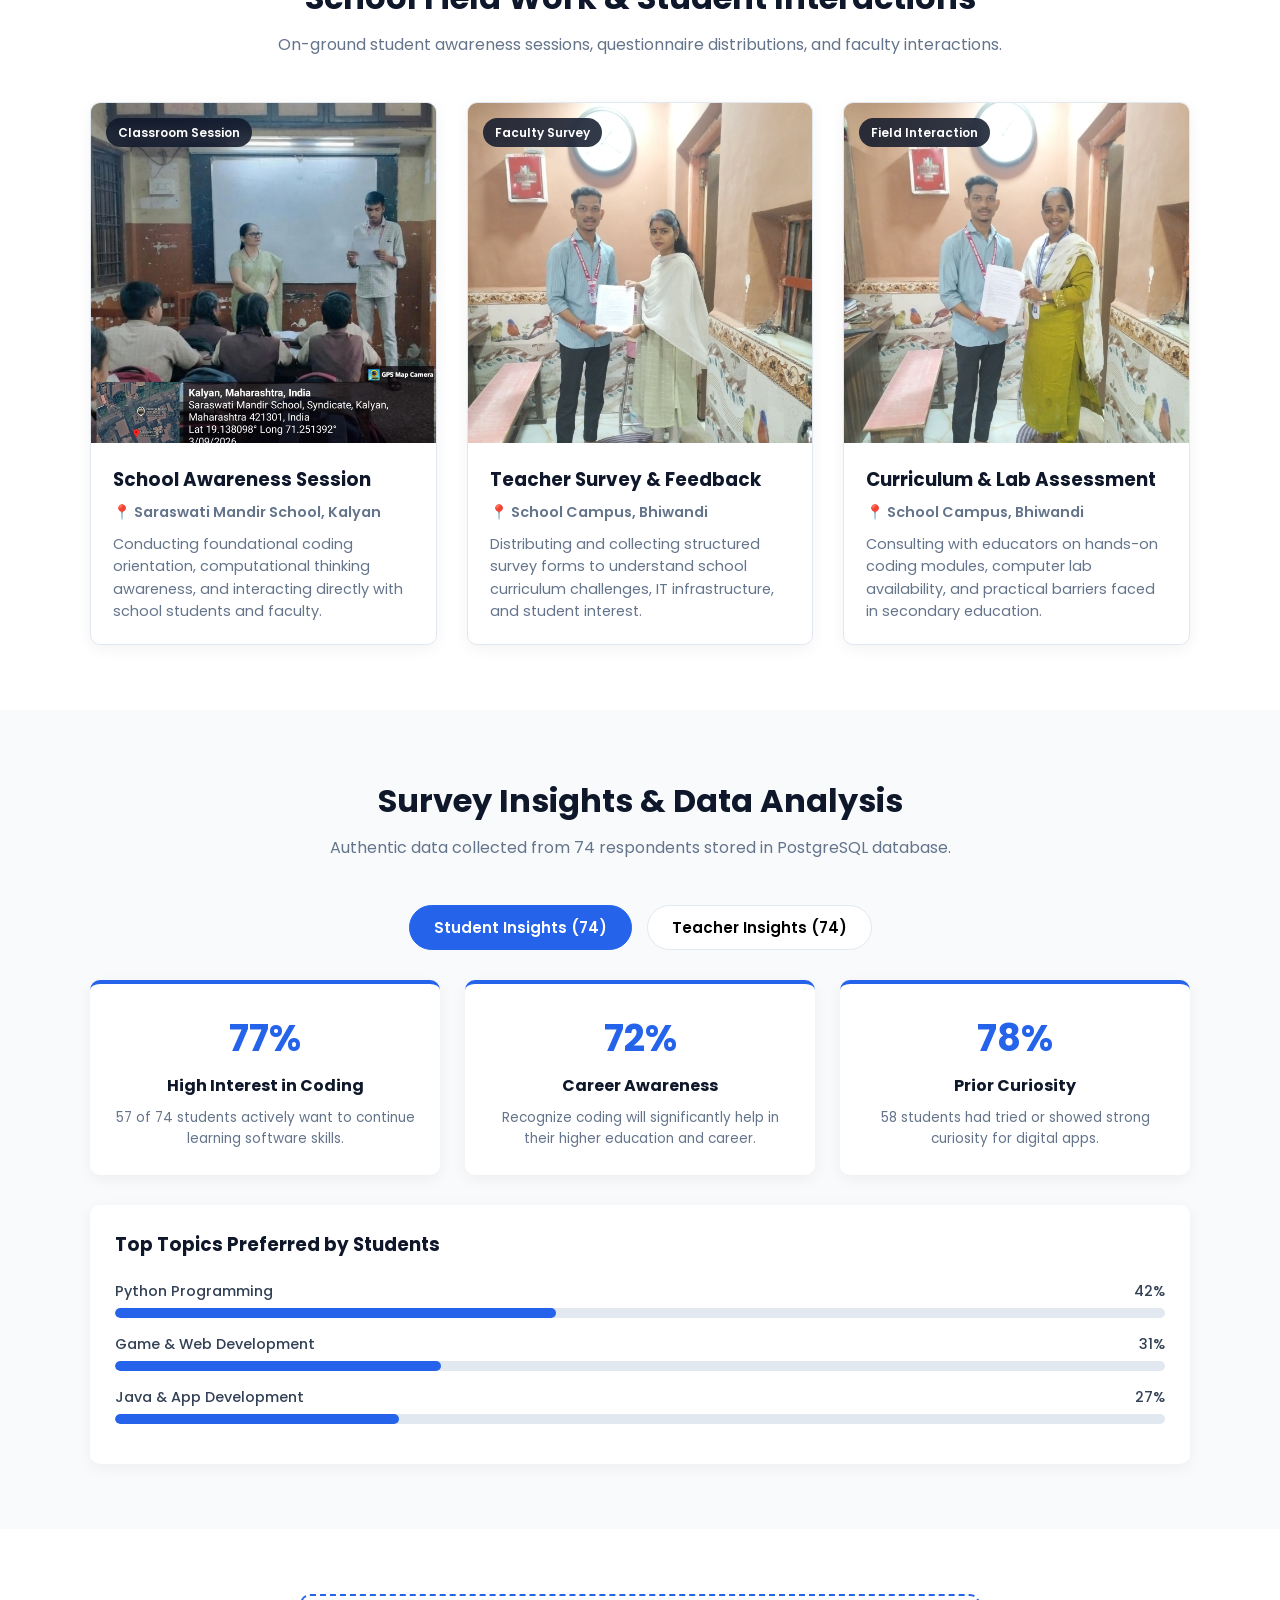
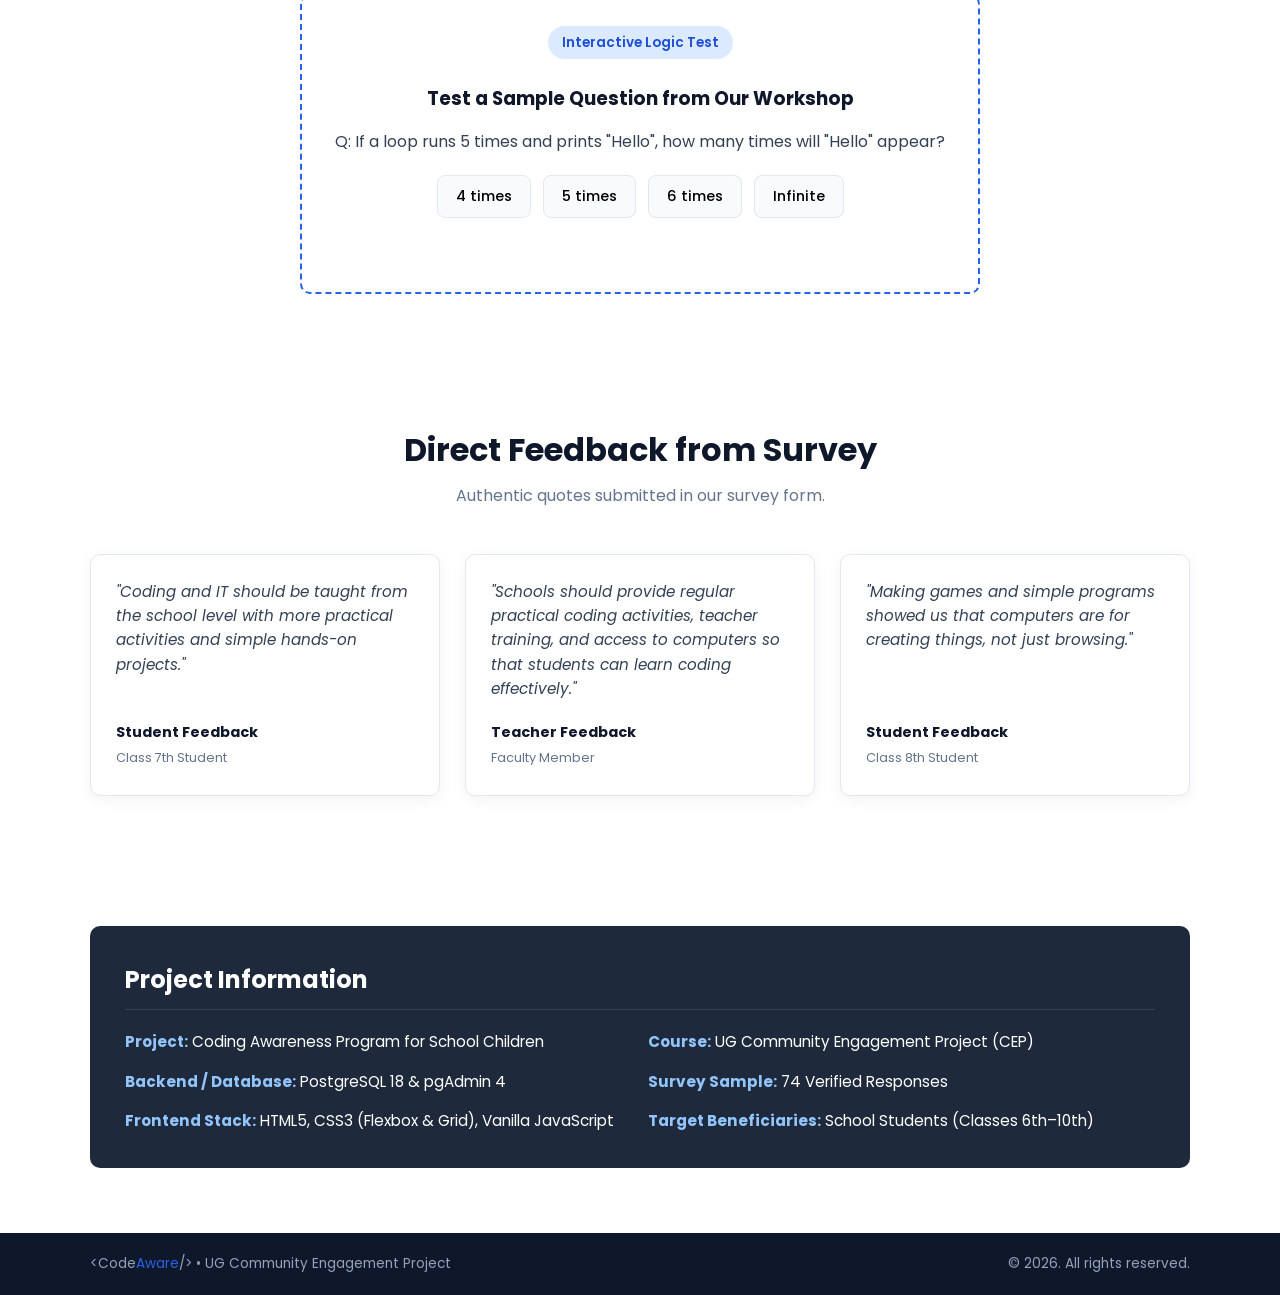
==== commit 7fe32df6: "Add files via upload" ====
--- a/index.html
+++ b/index.html
@@ -142,7 +142,7 @@
               <div class="gallery-grid">
                   <div class="gallery-card">
                       <div class="gallery-img-wrap">
-                          <img src="images/school_session_kalyan.jpg" alt="Coding Awareness Session in Kalyan School">
+                          <img src="school_session_kalyan.jpg" alt="Coding Awareness Session in Kalyan School">
                           <span class="gallery-badge">Classroom Session</span>
                       </div>
                       <div class="gallery-body">
@@ -154,7 +154,7 @@
 
                   <div class="gallery-card">
                       <div class="gallery-img-wrap">
-                          <img src="images/teacher_survey_bhiwandi_1.jpg" alt="Teacher Survey Interaction in Bhiwandi">
+                          <img src="teacher_survey_bhiwandi_1.jpg" alt="Teacher Survey Interaction in Bhiwandi">
                           <span class="gallery-badge">Faculty Survey</span>
                       </div>
                       <div class="gallery-body">
@@ -166,7 +166,7 @@
 
                   <div class="gallery-card">
                       <div class="gallery-img-wrap">
-                          <img src="images/teacher_survey_bhiwandi_2.jpg" alt="Faculty Interaction & Discussion in Bhiwandi">
+                          <img src="teacher_survey_bhiwandi_2.jpg" alt="Faculty Interaction & Discussion in Bhiwandi">
                           <span class="gallery-badge">Field Interaction</span>
                       </div>
                       <div class="gallery-body">
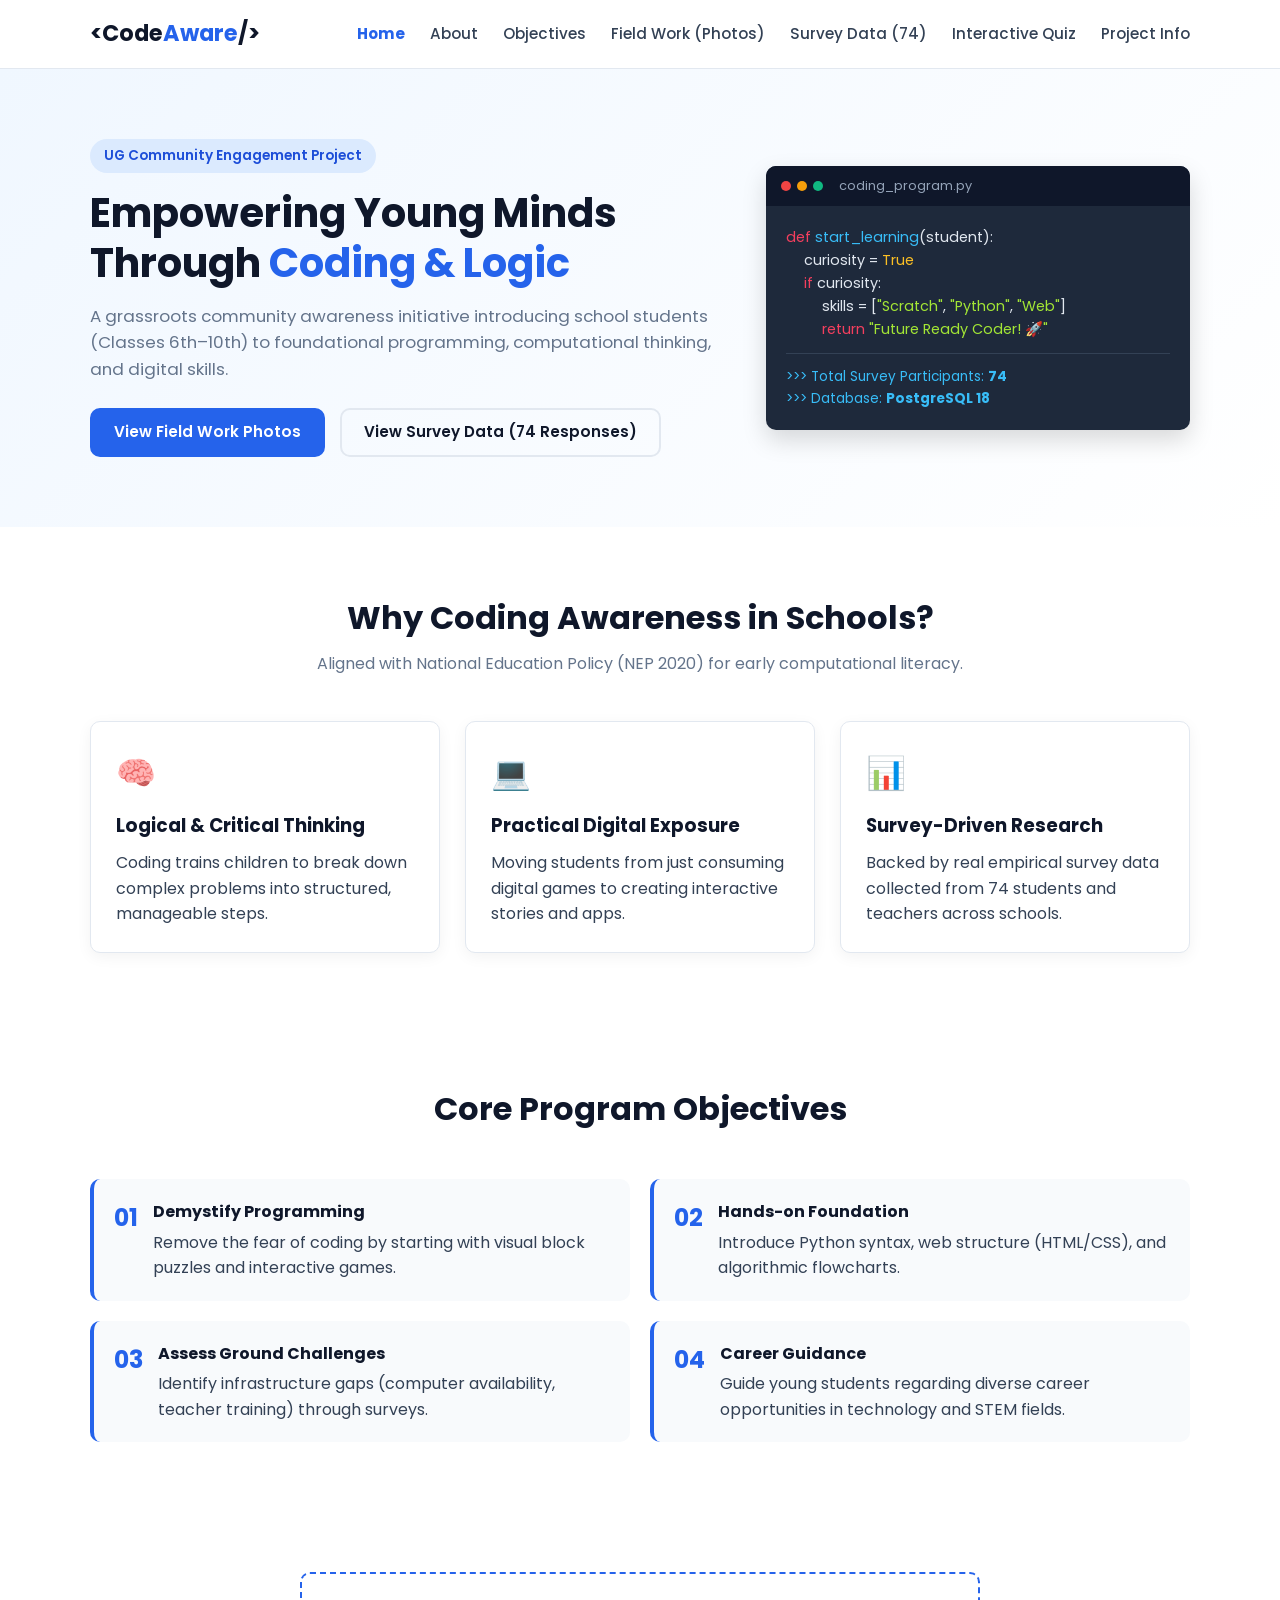
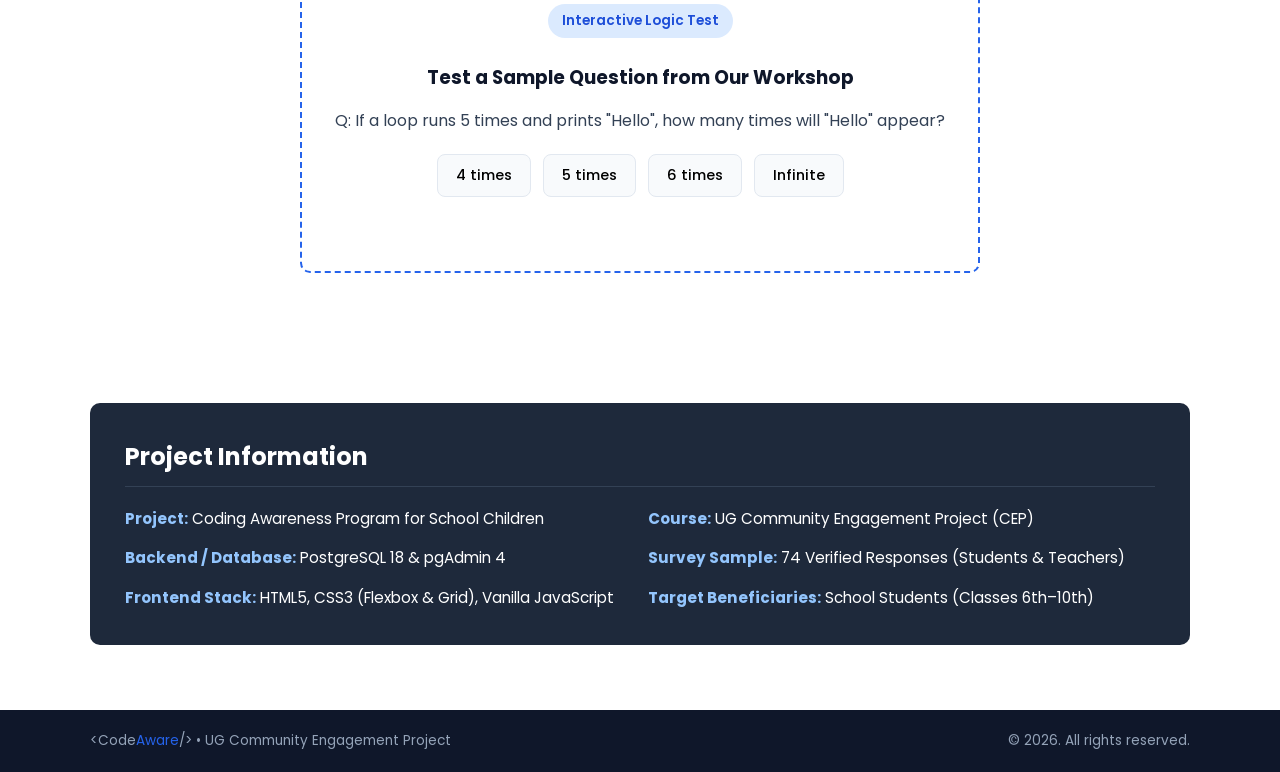
==== commit 0c3a4e6c: "Add multi-page navigation for gallery and survey" ====
--- a/index.html
+++ b/index.html
@@ -1,350 +1,181 @@
-  <!DOCTYPE html>
-  <html lang="en">
-  <head>
-      <meta charset="UTF-8">
-      <meta name="viewport" content="width=device-width, initial-scale=1.0">
-      <title>Coding Awareness Program for School Children | UG CEP</title>
-      <link rel="stylesheet" href="style.css">
-      <!-- Clean Google Font -->
-      <link rel="preconnect" href="https://fonts.googleapis.com">
-      <link rel="preconnect" href="https://fonts.gstatic.com" crossorigin>
-      <link href="https://fonts.googleapis.com/css2?family=Poppins:wght@300;400;500;600;700&display=swap" rel="stylesheet">
-  </head>
-  <body>
-
-      <!-- ================= NAVBAR ================= -->
-      <header class="navbar">
-          <div class="container nav-content">
-              <a href="#" class="logo">&lt;Code<span>Aware</span>/&gt;</a>
-              <nav>
-                  <ul class="nav-links">
-                      <li><a href="#about">About</a></li>
-                      <li><a href="#objectives">Objectives</a></li>
-                      <li><a href="#gallery">Field Work</a></li>
-                      <li><a href="#survey">Survey Insights</a></li>
-                      <li><a href="#feedback">Feedback</a></li>
-                      <li><a href="#project-info">Project Info</a></li>
-                  </ul>
-              </nav>
-          </div>
-      </header>
-
-      <!-- ================= HERO SECTION ================= -->
-      <section class="hero" id="hero">
-          <div class="container hero-grid">
-              <div class="hero-text">
-                  <span class="badge">UG Community Engagement Project</span>
-                  <h1>Empowering Young Minds Through <span>Coding & Logic</span></h1>
-                  <p>
-                      A grassroots community awareness initiative introducing school students (Classes 6th–10th) to foundational programming, computational thinking, and digital skills.
-                  </p>
-                  <div class="hero-btns">
-                      <a href="#gallery" class="btn btn-primary">View Field Work Photos</a>
-                      <a href="#survey" class="btn btn-outline">View Survey Data (74 Responses)</a>
-                  </div>
-              </div>
-              <div class="hero-card">
-                  <div class="terminal-box">
-                      <div class="terminal-header">
-                          <span class="dot red"></span>
-                          <span class="dot yellow"></span>
-                          <span class="dot green"></span>
-                          <span class="file-name">coding_program.py</span>
-                      </div>
-                      <div class="terminal-body">
-                          <p><span class="keyword">def</span> <span class="func">start_learning</span>(student):</p>
-                          <p class="indent-1">curiosity = <span class="val">True</span></p>
-                          <p class="indent-1"><span class="keyword">if</span> curiosity:</p>
-                          <p class="indent-2">skills = [<span class="str">"Scratch"</span>, <span class="str">"Python"</span>, <span class="str">"Web"</span>]</p>
-                          <p class="indent-2"><span class="keyword">return</span> <span class="str">"Future Ready Coder! 🚀"</span></p>
-                          <hr>
-                          <p class="output-text">&gt;&gt;&gt; Total Survey Participants: <strong>74</strong></p>
-                          <p class="output-text">&gt;&gt;&gt; Database: <strong>PostgreSQL 18</strong></p>
-                      </div>
-                  </div>
-              </div>
-          </div>
-      </section>
-
-      <!-- ================= ABOUT SECTION ================= -->
-      <section class="about" id="about">
-          <div class="container">
-              <div class="section-title">
-                  <h2>Why Coding Awareness in Schools?</h2>
-                  <p>Aligned with National Education Policy (NEP 2020) for early computational literacy.</p>
-              </div>
-              <div class="grid-3">
-                  <div class="card">
-                      <div class="card-icon">🧠</div>
-                      <h3>Logical &amp; Critical Thinking</h3>
-                      <p>Coding trains children to break down complex problems into structured, manageable steps.</p>
-                  </div>
-                  <div class="card">
-                      <div class="card-icon">💻</div>
-                      <h3>Practical Digital Exposure</h3>
-                      <p>Moving students from just consuming digital games to creating interactive stories and apps.</p>
-                  </div>
-                  <div class="card">
-                      <div class="card-icon">📊</div>
-                      <h3>Survey-Driven Research</h3>
-                      <p>Backed by real empirical survey data collected from 74 students and teachers across schools.</p>
-                  </div>
-              </div>
-          </div>
-      </section>
-
-      <!-- ================= OBJECTIVES ================= -->
-      <section class="objectives" id="objectives">
-          <div class="container">
-              <div class="section-title">
-                  <h2>Core Program Objectives</h2>
-              </div>
-              <div class="obj-grid">
-                  <div class="obj-card">
-                      <div class="obj-no">01</div>
-                      <div>
-                          <h4>Demystify Programming</h4>
-                          <p>Remove the fear of coding by starting with visual block puzzles and interactive games.</p>
-                      </div>
-                  </div>
-                  <div class="obj-card">
-                      <div class="obj-no">02</div>
-                      <div>
-                          <h4>Hands-on Foundation</h4>
-                          <p>Introduce Python syntax, web structure (HTML/CSS), and algorithmic flowcharts.</p>
-                      </div>
-                  </div>
-                  <div class="obj-card">
-                      <div class="obj-no">03</div>
-                      <div>
-                          <h4>Assess Ground Challenges</h4>
-                          <p>Identify infrastructure gaps (computer availability, teacher training) through surveys.</p>
-                      </div>
-                  </div>
-                  <div class="obj-card">
-                      <div class="obj-no">04</div>
-                      <div>
-                          <h4>Career Guidance</h4>
-                          <p>Guide young students regarding diverse career opportunities in technology and STEM fields.</p>
-                      </div>
-                  </div>
-              </div>
-          </div>
-      </section>
-
-      <!-- ================= FIELD WORK & GALLERY ================= -->
-      <section class="gallery-section" id="gallery">
-          <div class="container">
-              <div class="section-title">
-                  <h2>School Field Work &amp; Student Interactions</h2>
-                  <p>On-ground student awareness sessions, questionnaire distributions, and faculty interactions.</p>
-              </div>
-              <div class="gallery-grid">
-                  <div class="gallery-card">
-                      <div class="gallery-img-wrap">
-                          <img src="school_session_kalyan.jpg" alt="Coding Awareness Session in Kalyan School">
-                          <span class="gallery-badge">Classroom Session</span>
-                      </div>
-                      <div class="gallery-body">
-                          <h3>School Awareness Session</h3>
-                          <p class="gallery-location">📍 Saraswati Mandir School, Kalyan</p>
-                          <p>Conducting foundational coding orientation, computational thinking awareness, and interacting directly with school students and faculty.</p>
-                      </div>
-                  </div>
-
-                  <div class="gallery-card">
-                      <div class="gallery-img-wrap">
-                          <img src="teacher_survey_bhiwandi_1.jpg" alt="Teacher Survey Interaction in Bhiwandi">
-                          <span class="gallery-badge">Faculty Survey</span>
-                      </div>
-                      <div class="gallery-body">
-                          <h3>Teacher Survey &amp; Feedback</h3>
-                          <p class="gallery-location">📍 School Campus, Bhiwandi</p>
-                          <p>Distributing and collecting structured survey forms to understand school curriculum challenges, IT infrastructure, and student interest.</p>
-                      </div>
-                  </div>
-
-                  <div class="gallery-card">
-                      <div class="gallery-img-wrap">
-                          <img src="teacher_survey_bhiwandi_2.jpg" alt="Faculty Interaction & Discussion in Bhiwandi">
-                          <span class="gallery-badge">Field Interaction</span>
-                      </div>
-                      <div class="gallery-body">
-                          <h3>Curriculum &amp; Lab Assessment</h3>
-                          <p class="gallery-location">📍 School Campus, Bhiwandi</p>
-                          <p>Consulting with educators on hands-on coding modules, computer lab availability, and practical barriers faced in secondary education.</p>
-                      </div>
-                  </div>
-              </div>
-          </div>
-      </section>
-
-      <!-- ================= SURVEY DATA & STATS ================= -->
-      <section class="survey" id="survey">
-          <div class="container">
-              <div class="section-title">
-                  <h2>Survey Insights &amp; Data Analysis</h2>
-                  <p>Authentic data collected from 74 respondents stored in PostgreSQL database.</p>
-              </div>
-
-              <div class="tab-buttons">
-                  <button class="tab-btn active" id="btnStudents" onclick="showSurveyTab('students')">Student Insights (74)</button>
-                  <button class="tab-btn" id="btnTeachers" onclick="showSurveyTab('teachers')">Teacher Insights (74)</button>
-              </div>
-
-              <!-- Student Insights Panel -->
-              <div id="studentsPanel" class="tab-panel active">
-                  <div class="grid-3 stats-row">
-                      <div class="stat-card">
-                          <div class="stat-number">77%</div>
-                          <h4>High Interest in Coding</h4>
-                          <p>57 of 74 students actively want to continue learning software skills.</p>
-                      </div>
-                      <div class="stat-card">
-                          <div class="stat-number">72%</div>
-                          <h4>Career Awareness</h4>
-                          <p>Recognize coding will significantly help in their higher education and career.</p>
-                      </div>
-                      <div class="stat-card">
-                          <div class="stat-number">78%</div>
-                          <h4>Prior Curiosity</h4>
-                          <p>58 students had tried or showed strong curiosity for digital apps.</p>
-                      </div>
-                  </div>
-
-                  <div class="progress-section">
-                      <h3>Top Topics Preferred by Students</h3>
-                      <div class="bar-group">
-                          <div class="bar-label"><span>Python Programming</span><span>42%</span></div>
-                          <div class="bar-bg"><div class="bar-fill" style="width: 42%;"></div></div>
-                      </div>
-                      <div class="bar-group">
-                          <div class="bar-label"><span>Game &amp; Web Development</span><span>31%</span></div>
-                          <div class="bar-bg"><div class="bar-fill" style="width: 31%;"></div></div>
-                      </div>
-                      <div class="bar-group">
-                          <div class="bar-label"><span>Java &amp; App Development</span><span>27%</span></div>
-                          <div class="bar-bg"><div class="bar-fill" style="width: 27%;"></div></div>
-                      </div>
-                  </div>
-              </div>
-
-              <!-- Teacher Insights Panel -->
-              <div id="teachersPanel" class="tab-panel">
-                  <div class="grid-3 stats-row">
-                      <div class="stat-card">
-                          <div class="stat-number">94.6%</div>
-                          <h4>Advocate School Coding</h4>
-                          <p>70 out of 74 teachers agree coding should be introduced in school curriculum.</p>
-                      </div>
-                      <div class="stat-card">
-                          <div class="stat-number">89.2%</div>
-                          <h4>Found Program Useful</h4>
-                          <p>Rated the awareness workshop as highly beneficial for student engagement.</p>
-                      </div>
-                      <div class="stat-card">
-                          <div class="stat-number">85.1%</div>
-                          <h4>Increased Interest</h4>
-                          <p>Noticed a clear boost in students' curiosity towards STEM subjects.</p>
-                      </div>
-                  </div>
-
-                  <div class="progress-section">
-                      <h3>Key Challenges Highlighted by Teachers</h3>
-                      <div class="bar-group">
-                          <div class="bar-label"><span>Lack of Dedicated IT Teachers</span><span>68%</span></div>
-                          <div class="bar-bg"><div class="bar-fill orange" style="width: 68%;"></div></div>
-                      </div>
-                      <div class="bar-group">
-                          <div class="bar-label"><span>Limited Computer Lab Equipment</span><span>54%</span></div>
-                          <div class="bar-bg"><div class="bar-fill orange" style="width: 54%;"></div></div>
-                      </div>
-                      <div class="bar-group">
-                          <div class="bar-label"><span>Need for Regular Structured Workshops</span><span>45%</span></div>
-                          <div class="bar-bg"><div class="bar-fill orange" style="width: 45%;"></div></div>
-                      </div>
-                  </div>
-              </div>
-          </div>
-      </section>
-
-      <!-- ================= INTERACTIVE MINI QUIZ ================= -->
-      <section class="quiz-section">
-          <div class="container">
-              <div class="quiz-box">
-                  <span class="badge">Interactive Logic Test</span>
-                  <h3>Test a Sample Question from Our Workshop</h3>
-                  <p id="quizQuestion">Q: If a loop runs 5 times and prints "Hello", how many times will "Hello" appear?</p>
-                  <div class="quiz-options">
-                      <button class="quiz-btn" onclick="checkAnswer(this, false)">4 times</button>
-                      <button class="quiz-btn" onclick="checkAnswer(this, true)">5 times</button>
-                      <button class="quiz-btn" onclick="checkAnswer(this, false)">6 times</button>
-                      <button class="quiz-btn" onclick="checkAnswer(this, false)">Infinite</button>
-                  </div>
-                  <div id="quizResult" class="quiz-result"></div>
-              </div>
-          </div>
-      </section>
-
-      <!-- ================= FEEDBACK / QUOTES ================= -->
-      <section class="feedback" id="feedback">
-          <div class="container">
-              <div class="section-title">
-                  <h2>Direct Feedback from Survey</h2>
-                  <p>Authentic quotes submitted in our survey form.</p>
-              </div>
-              <div class="grid-3">
-                  <div class="quote-card">
-                      <p class="quote-text">"Coding and IT should be taught from the school level with more practical activities and simple hands-on projects."</p>
-                      <div class="quote-author">
-                          <strong>Student Feedback</strong>
-                          <span>Class 7th Student</span>
-                      </div>
-                  </div>
-                  <div class="quote-card">
-                      <p class="quote-text">"Schools should provide regular practical coding activities, teacher training, and access to computers so that students can
-  learn coding effectively."</p>
-                      <div class="quote-author">
-                          <strong>Teacher Feedback</strong>
-                          <span>Faculty Member</span>
-                      </div>
-                  </div>
-                  <div class="quote-card">
-                      <p class="quote-text">"Making games and simple programs showed us that computers are for creating things, not just browsing."</p>
-                      <div class="quote-author">
-                          <strong>Student Feedback</strong>
-                          <span>Class 8th Student</span>
-                      </div>
-                  </div>
-              </div>
-          </div>
-      </section>
-
-      <!-- ================= PROJECT INFO / TEAM ================= -->
-      <section class="project-info" id="project-info">
-          <div class="container">
-              <div class="info-box">
-                  <h2>Project Information</h2>
-                  <div class="info-grid">
-                      <div><strong>Project:</strong> Coding Awareness Program for School Children</div>
-                      <div><strong>Course:</strong> UG Community Engagement Project (CEP)</div>
-                      <div><strong>Backend / Database:</strong> PostgreSQL 18 &amp; pgAdmin 4</div>
-                      <div><strong>Survey Sample:</strong> 74 Verified Responses</div>
-                      <div><strong>Frontend Stack:</strong> HTML5, CSS3 (Flexbox &amp; Grid), Vanilla JavaScript</div>
-                      <div><strong>Target Beneficiaries:</strong> School Students (Classes 6th–10th)</div>
-                  </div>
-              </div>
-          </div>
-      </section>
-
-      <!-- ================= FOOTER ================= -->
-      <footer class="footer">
-          <div class="container footer-content">
-              <p>&lt;Code<span>Aware</span>/&gt; • UG Community Engagement Project</p>
-              <p>&copy; 2026. All rights reserved.</p>
-          </div>
-      </footer>
-
-      <script src="script.js"></script>
-  </body>
-  </html>+<!DOCTYPE html>
+<html lang="en">
+<head>
+    <meta charset="UTF-8">
+    <meta name="viewport" content="width=device-width, initial-scale=1.0">
+    <title>Coding Awareness Program for School Children | UG CEP</title>
+    <link rel="stylesheet" href="style.css">
+    <!-- Clean Google Font -->
+    <link rel="preconnect" href="https://fonts.googleapis.com">
+    <link rel="preconnect" href="https://fonts.gstatic.com" crossorigin>
+    <link href="https://fonts.googleapis.com/css2?family=Poppins:wght@300;400;500;600;700&display=swap" rel="stylesheet">
+</head>
+<body>
+
+    <!-- ================= NAVBAR ================= -->
+    <header class="navbar">
+        <div class="container nav-content">
+            <a href="index.html" class="logo">&lt;Code<span>Aware</span>/&gt;</a>
+            <nav>
+                <ul class="nav-links">
+                    <li><a href="index.html" class="active-nav">Home</a></li>
+                    <li><a href="#about">About</a></li>
+                    <li><a href="#objectives">Objectives</a></li>
+                    <li><a href="gallery.html">Field Work (Photos)</a></li>
+                    <li><a href="survey.html">Survey Data (74)</a></li>
+                    <li><a href="#quiz">Interactive Quiz</a></li>
+                    <li><a href="#project-info">Project Info</a></li>
+                </ul>
+            </nav>
+        </div>
+    </header>
+
+    <!-- ================= HERO SECTION ================= -->
+    <section class="hero" id="hero">
+        <div class="container hero-grid">
+            <div class="hero-text">
+                <span class="badge">UG Community Engagement Project</span>
+                <h1>Empowering Young Minds Through <span>Coding & Logic</span></h1>
+                <p>
+                    A grassroots community awareness initiative introducing school students (Classes 6th–10th) to foundational programming, computational thinking, and digital skills.
+                </p>
+                <div class="hero-btns">
+                    <a href="gallery.html" class="btn btn-primary">View Field Work Photos</a>
+                    <a href="survey.html" class="btn btn-outline">View Survey Data (74 Responses)</a>
+                </div>
+            </div>
+            <div class="hero-card">
+                <div class="terminal-box">
+                    <div class="terminal-header">
+                        <span class="dot red"></span>
+                        <span class="dot yellow"></span>
+                        <span class="dot green"></span>
+                        <span class="file-name">coding_program.py</span>
+                    </div>
+                    <div class="terminal-body">
+                        <p><span class="keyword">def</span> <span class="func">start_learning</span>(student):</p>
+                        <p class="indent-1">curiosity = <span class="val">True</span></p>
+                        <p class="indent-1"><span class="keyword">if</span> curiosity:</p>
+                        <p class="indent-2">skills = [<span class="str">"Scratch"</span>, <span class="str">"Python"</span>, <span class="str">"Web"</span>]</p>
+                        <p class="indent-2"><span class="keyword">return</span> <span class="str">"Future Ready Coder! 🚀"</span></p>
+                        <hr>
+                        <p class="output-text">&gt;&gt;&gt; Total Survey Participants: <strong>74</strong></p>
+                        <p class="output-text">&gt;&gt;&gt; Database: <strong>PostgreSQL 18</strong></p>
+                    </div>
+                </div>
+            </div>
+        </div>
+    </section>
+
+    <!-- ================= ABOUT SECTION ================= -->
+    <section class="about" id="about">
+        <div class="container">
+            <div class="section-title">
+                <h2>Why Coding Awareness in Schools?</h2>
+                <p>Aligned with National Education Policy (NEP 2020) for early computational literacy.</p>
+            </div>
+            <div class="grid-3">
+                <div class="card">
+                    <div class="card-icon">🧠</div>
+                    <h3>Logical &amp; Critical Thinking</h3>
+                    <p>Coding trains children to break down complex problems into structured, manageable steps.</p>
+                </div>
+                <div class="card">
+                    <div class="card-icon">💻</div>
+                    <h3>Practical Digital Exposure</h3>
+                    <p>Moving students from just consuming digital games to creating interactive stories and apps.</p>
+                </div>
+                <div class="card">
+                    <div class="card-icon">📊</div>
+                    <h3>Survey-Driven Research</h3>
+                    <p>Backed by real empirical survey data collected from 74 students and teachers across schools.</p>
+                </div>
+            </div>
+        </div>
+    </section>
+
+    <!-- ================= OBJECTIVES ================= -->
+    <section class="objectives" id="objectives">
+        <div class="container">
+            <div class="section-title">
+                <h2>Core Program Objectives</h2>
+            </div>
+            <div class="obj-grid">
+                <div class="obj-card">
+                    <div class="obj-no">01</div>
+                    <div>
+                        <h4>Demystify Programming</h4>
+                        <p>Remove the fear of coding by starting with visual block puzzles and interactive games.</p>
+                    </div>
+                </div>
+                <div class="obj-card">
+                    <div class="obj-no">02</div>
+                    <div>
+                        <h4>Hands-on Foundation</h4>
+                        <p>Introduce Python syntax, web structure (HTML/CSS), and algorithmic flowcharts.</p>
+                    </div>
+                </div>
+                <div class="obj-card">
+                    <div class="obj-no">03</div>
+                    <div>
+                        <h4>Assess Ground Challenges</h4>
+                        <p>Identify infrastructure gaps (computer availability, teacher training) through surveys.</p>
+                    </div>
+                </div>
+                <div class="obj-card">
+                    <div class="obj-no">04</div>
+                    <div>
+                        <h4>Career Guidance</h4>
+                        <p>Guide young students regarding diverse career opportunities in technology and STEM fields.</p>
+                    </div>
+                </div>
+            </div>
+        </div>
+    </section>
+
+    <!-- ================= INTERACTIVE MINI QUIZ ================= -->
+    <section class="quiz-section" id="quiz">
+        <div class="container">
+            <div class="quiz-box">
+                <span class="badge">Interactive Logic Test</span>
+                <h3>Test a Sample Question from Our Workshop</h3>
+                <p id="quizQuestion">Q: If a loop runs 5 times and prints "Hello", how many times will "Hello" appear?</p>
+                <div class="quiz-options">
+                    <button class="quiz-btn" onclick="checkAnswer(this, false)">4 times</button>
+                    <button class="quiz-btn" onclick="checkAnswer(this, true)">5 times</button>
+                    <button class="quiz-btn" onclick="checkAnswer(this, false)">6 times</button>
+                    <button class="quiz-btn" onclick="checkAnswer(this, false)">Infinite</button>
+                </div>
+                <div id="quizResult" class="quiz-result"></div>
+            </div>
+        </div>
+    </section>
+
+    <!-- ================= PROJECT INFO / TEAM ================= -->
+    <section class="project-info" id="project-info">
+        <div class="container">
+            <div class="info-box">
+                <h2>Project Information</h2>
+                <div class="info-grid">
+                    <div><strong>Project:</strong> Coding Awareness Program for School Children</div>
+                    <div><strong>Course:</strong> UG Community Engagement Project (CEP)</div>
+                    <div><strong>Backend / Database:</strong> PostgreSQL 18 &amp; pgAdmin 4</div>
+                    <div><strong>Survey Sample:</strong> 74 Verified Responses (Students &amp; Teachers)</div>
+                    <div><strong>Frontend Stack:</strong> HTML5, CSS3 (Flexbox &amp; Grid), Vanilla JavaScript</div>
+                    <div><strong>Target Beneficiaries:</strong> School Students (Classes 6th–10th)</div>
+                </div>
+            </div>
+        </div>
+    </section>
+
+    <!-- ================= FOOTER ================= -->
+    <footer class="footer">
+        <div class="container footer-content">
+            <p>&lt;Code<span>Aware</span>/&gt; • UG Community Engagement Project</p>
+            <p>&copy; 2026. All rights reserved.</p>
+        </div>
+    </footer>
+
+    <script src="script.js"></script>
+</body>
+</html>
--- a/style.css
+++ b/style.css
@@ -598,15 +598,133 @@
       color: var(--primary);
   }
 
+  /* ================= SUB-PAGE & NAVIGATION STYLES ================= */
+  .active-nav {
+      color: var(--primary) !important;
+      font-weight: 700 !important;
+  }
+
+  .page-header {
+      padding: 60px 0 40px 0;
+      background: linear-gradient(135deg, #f0f7ff 0%, #ffffff 100%);
+      text-align: center;
+  }
+
+  .page-header h1 {
+      font-size: 2.3rem;
+      color: var(--secondary);
+      margin-bottom: 12px;
+  }
+
+  .page-header h1 span {
+      color: var(--primary);
+  }
+
+  .page-header p {
+      max-width: 750px;
+      margin: 0 auto 25px auto;
+      color: var(--text-muted);
+      font-size: 1.05rem;
+  }
+
+  .header-actions {
+      display: flex;
+      justify-content: center;
+      gap: 15px;
+      flex-wrap: wrap;
+  }
+
+  .field-stats-section {
+      padding: 30px 0;
+      background-color: var(--white);
+      border-bottom: 1px solid var(--border);
+  }
+
+  .stat-card.mini {
+      padding: 20px;
+  }
+
+  .stat-card.mini .stat-number {
+      font-size: 2rem;
+  }
+
+  .gallery-tags {
+      display: flex;
+      flex-wrap: wrap;
+      gap: 8px;
+      margin-top: 15px;
+  }
+
+  .tag {
+      background-color: #eff6ff;
+      color: var(--primary-dark);
+      font-size: 0.75rem;
+      font-weight: 600;
+      padding: 4px 10px;
+      border-radius: 20px;
+      border: 1px solid #bfdbfe;
+  }
+
+  .observation-card {
+      border-top: 4px solid var(--primary);
+  }
+
+  .cta-banner {
+      background: linear-gradient(135deg, var(--secondary) 0%, #1e293b 100%);
+      color: var(--white);
+      padding: 50px 0;
+      margin-top: 50px;
+  }
+
+  .cta-content {
+      display: flex;
+      justify-content: space-between;
+      align-items: center;
+      gap: 30px;
+      flex-wrap: wrap;
+  }
+
+  .cta-content h3 {
+      font-size: 1.5rem;
+      margin-bottom: 8px;
+  }
+
+  .cta-content p {
+      color: #94a3b8;
+      font-size: 0.95rem;
+  }
+
+  .cta-btns {
+      display: flex;
+      gap: 15px;
+      flex-wrap: wrap;
+  }
+
+  .btn-outline-white {
+      background-color: transparent;
+      color: var(--white);
+      border: 2px solid #475569;
+  }
+
+  .btn-outline-white:hover {
+      border-color: var(--white);
+      background-color: rgba(255, 255, 255, 0.1);
+  }
+
   /* ================= RESPONSIVE ================= */
   @media (max-width: 768px) {
-      .hero-grid, .obj-grid, .info-grid {
+      .hero-grid, .obj-grid, .info-grid, .cta-content {
           grid-template-columns: 1fr;
+          flex-direction: column;
+          text-align: center;
+      }
+      .cta-btns, .hero-btns, .header-actions {
+          justify-content: center;
       }
       .nav-links {
           display: none; /* simple mobile view */
       }
-      .hero-text h1 {
-          font-size: 2rem;
+      .hero-text h1, .page-header h1 {
+          font-size: 1.85rem;
       }
   }
